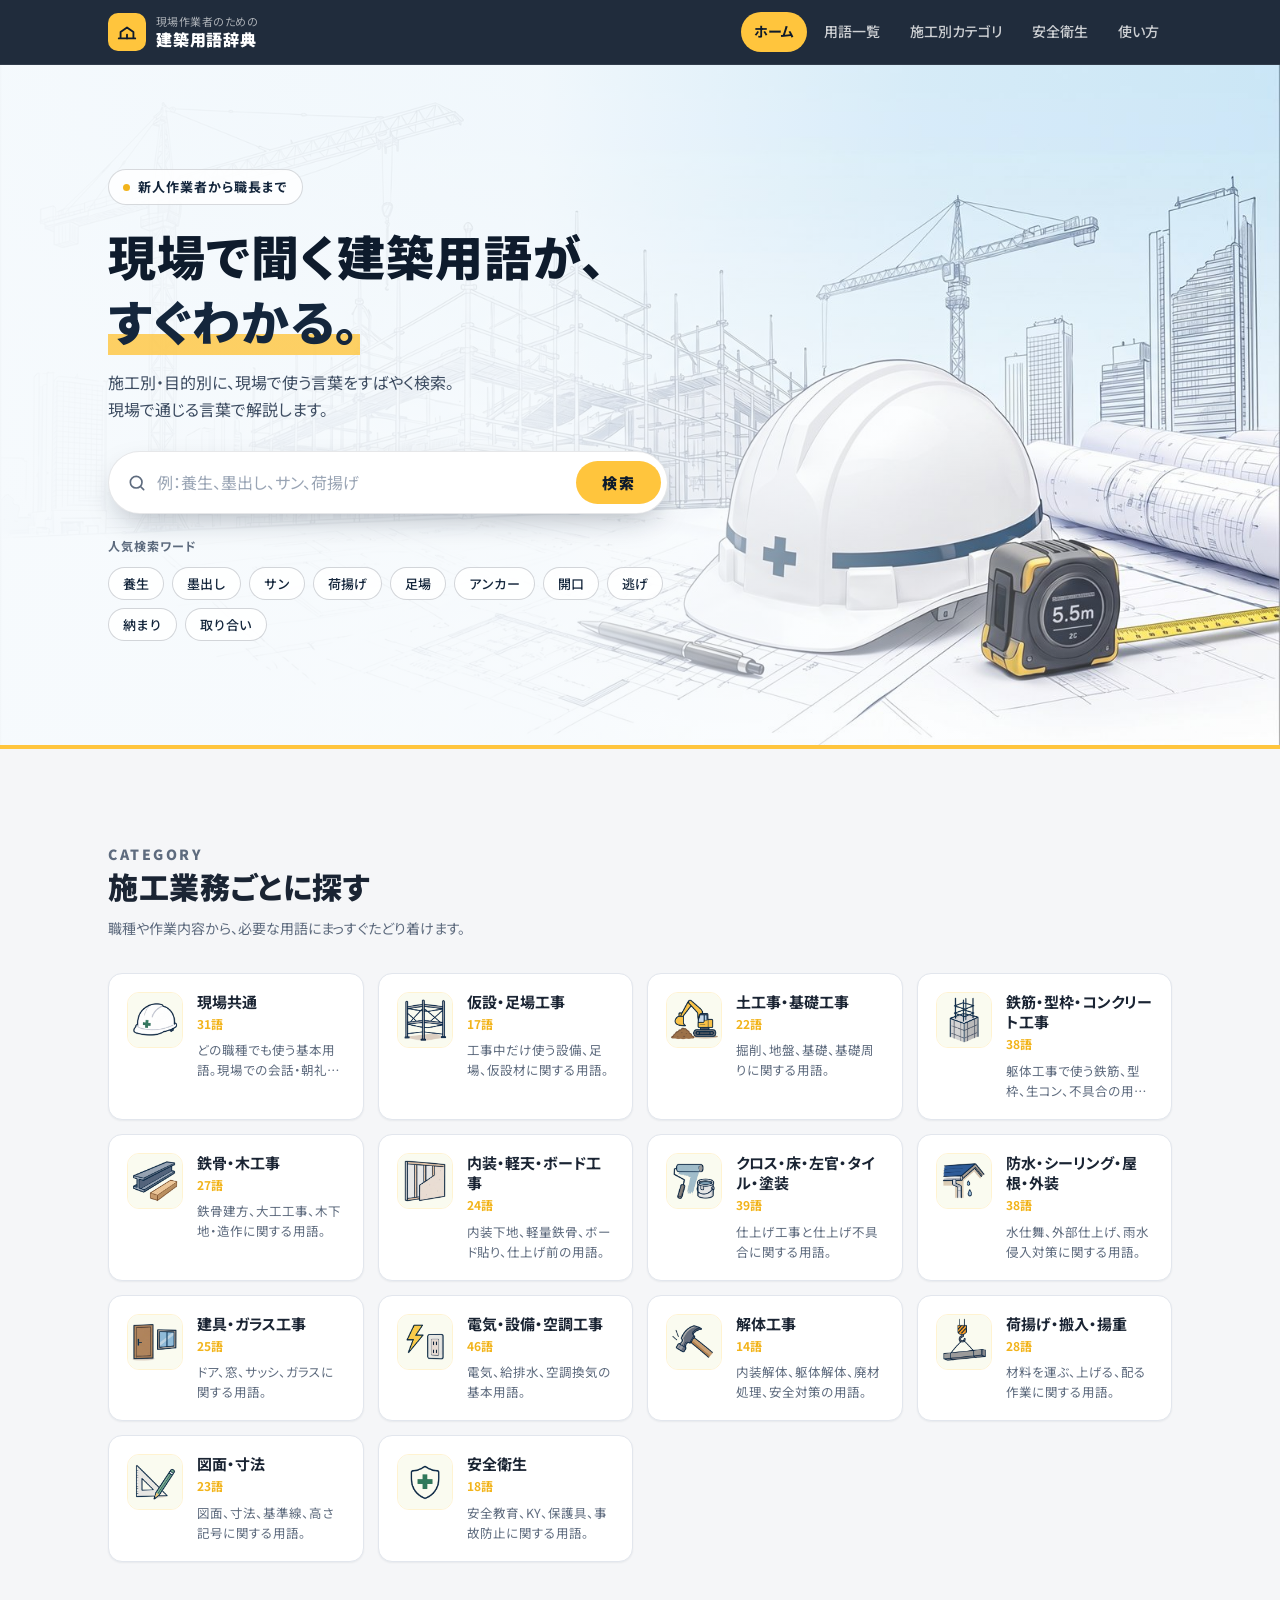
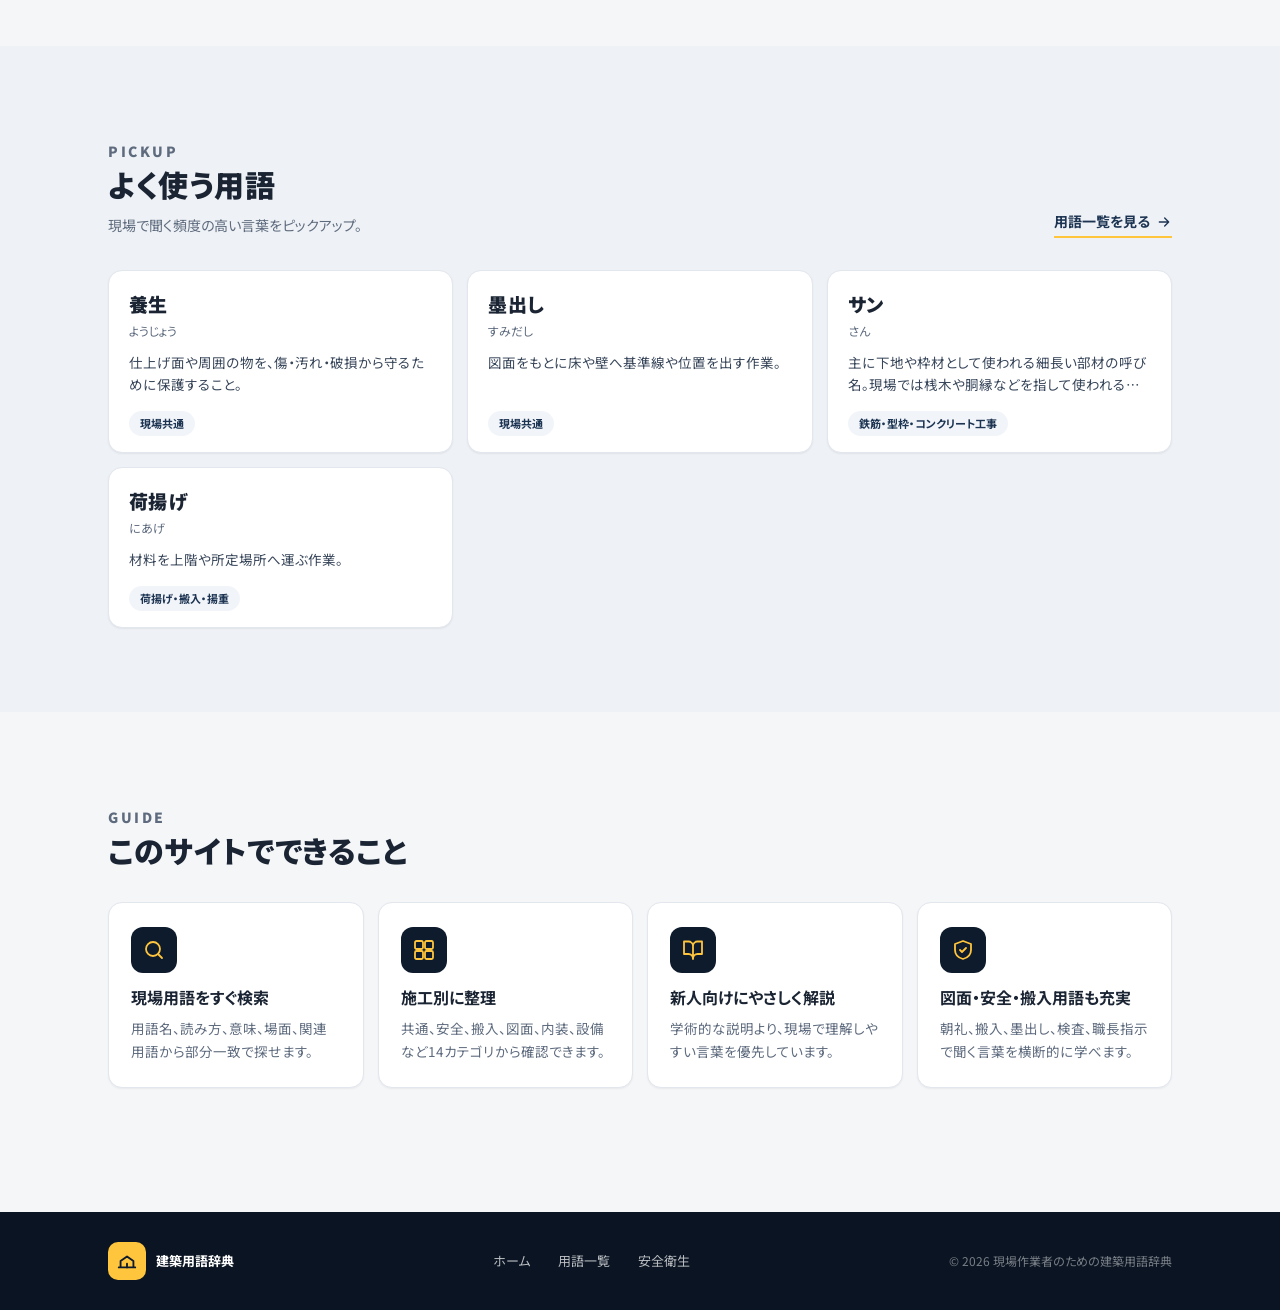
==== index.html @ 785d291b "カテゴリ「安全用語」→「安全衛生」に変更 / 14カテゴリのカードにイラストアイコンを適用(ナビ表記も更新)" ====
<!doctype html>
<html lang="ja">
<head>
  <meta charset="utf-8">
  <meta name="viewport" content="width=device-width, initial-scale=1">
  <title>現場作業者のための建築用語辞典</title>
  <meta name="description" content="現場で聞く建築用語を施工別・目的別にすばやく検索できる、現場作業者のための用語辞典です。">
  <meta name="theme-color" content="#0e1b2c">
  <link rel="preconnect" href="https://fonts.googleapis.com">
  <link rel="preconnect" href="https://fonts.gstatic.com" crossorigin>
  <link href="https://fonts.googleapis.com/css2?family=Noto+Sans+JP:wght@400;500;700;900&display=swap" rel="stylesheet">
  <link rel="icon" href="data:image/svg+xml,%3Csvg xmlns='http://www.w3.org/2000/svg' viewBox='0 0 32 32'%3E%3Crect width='32' height='32' rx='7' fill='%230e1b2c'/%3E%3Cpath d='M7 22h18M9 22v-7l7-5 7 5v7' stroke='%23ffc53d' stroke-width='2.4' fill='none' stroke-linecap='round' stroke-linejoin='round'/%3E%3C/svg%3E">
  <link rel="stylesheet" href="styles.css">
</head>
<body data-page="home">
  <a class="skip-link" href="#main">本文へスキップ</a>

  <header class="site-header">
    <div class="container header-inner">
      <a class="brand" href="index.html" aria-label="現場作業者のための建築用語辞典 ホーム">
        <span class="brand-mark" aria-hidden="true">
          <svg viewBox="0 0 24 24" fill="none" stroke="currentColor" stroke-width="2" stroke-linecap="round" stroke-linejoin="round"><path d="M3 19h18M5 19v-7l7-5 7 5v7"/><path d="M12 19v-4"/></svg>
        </span>
        <span class="brand-text"><small>現場作業者のための</small><strong>建築用語辞典</strong></span>
      </a>
      <button class="nav-toggle" type="button" aria-expanded="false" aria-controls="globalNav">
        <span class="nav-toggle-bar" aria-hidden="true"></span>
        <span class="visually-hidden">メニュー</span>
      </button>
      <nav id="globalNav" class="nav" aria-label="メインナビゲーション">
        <a href="index.html" aria-current="page">ホーム</a>
        <a href="search.html">用語一覧</a>
        <a href="index.html#categories">施工別カテゴリ</a>
        <a href="search.html?cat=safety">安全衛生</a>
        <a href="index.html#features">使い方</a>
      </nav>
    </div>
  </header>

  <main id="main">
    <section class="hero" aria-labelledby="hero-title">
      <div class="container hero-grid">
        <div class="hero-copy">
          <p class="hero-eyebrow"><span class="hero-eyebrow-dot" aria-hidden="true"></span>新人作業者から職長まで</p>
          <h1 id="hero-title">現場で聞く建築用語が、<br><em>すぐわかる。</em></h1>
          <p class="hero-lead">施工別・目的別に、現場で使う言葉をすばやく検索。<br>現場で通じる言葉で解説します。</p>

          <form id="searchForm" class="search-form" role="search">
            <label class="visually-hidden" for="searchInput">建築用語を検索</label>
            <div class="search-box">
              <svg class="search-icon" aria-hidden="true" viewBox="0 0 24 24" fill="none" stroke="currentColor" stroke-width="2" stroke-linecap="round"><circle cx="11" cy="11" r="7"/><path d="m20 20-3.5-3.5"/></svg>
              <input id="searchInput" type="search" placeholder="例：養生、墨出し、サン、荷揚げ" autocomplete="off" role="combobox" aria-expanded="false" aria-controls="searchSuggest" aria-autocomplete="list">
              <button type="submit">検索</button>
            </div>
            <ul id="searchSuggest" class="search-suggest" role="listbox" aria-label="検索候補" hidden></ul>
          </form>

          <div class="popular">
            <span class="popular-label" id="popular-title">人気検索ワード</span>
            <div id="popularKeywords" class="tag-list" role="list" aria-labelledby="popular-title"></div>
          </div>
        </div>

      </div>
    </section>

    <section id="categories" class="section" aria-labelledby="category-title">
      <div class="container">
        <div class="section-heading">
          <p class="section-kicker">Category</p>
          <h2 id="category-title">施工業務ごとに探す</h2>
          <p>職種や作業内容から、必要な用語にまっすぐたどり着けます。</p>
        </div>
        <div id="statusMessage" class="status-message" role="status" aria-live="polite" hidden></div>
        <div id="categoryGrid" class="category-grid"></div>
      </div>
    </section>

    <section class="section section-muted" aria-labelledby="pickup-title">
      <div class="container">
        <div class="section-heading section-heading-row">
          <div>
            <p class="section-kicker">Pickup</p>
            <h2 id="pickup-title">よく使う用語</h2>
            <p>現場で聞く頻度の高い言葉をピックアップ。</p>
          </div>
          <a class="text-link" href="search.html">用語一覧を見る<svg aria-hidden="true" viewBox="0 0 24 24" fill="none" stroke="currentColor" stroke-width="2" stroke-linecap="round" stroke-linejoin="round"><path d="M5 12h14m-6-6 6 6-6 6"/></svg></a>
          </div>
        <div id="pickupTerms" class="term-grid"></div>
      </div>
    </section>

    <section id="features" class="section" aria-labelledby="features-title">
      <div class="container">
        <div class="section-heading">
          <p class="section-kicker">Guide</p>
          <h2 id="features-title">このサイトでできること</h2>
        </div>
        <div class="feature-grid">
          <article class="feature-card">
            <span class="feature-icon" aria-hidden="true"><svg viewBox="0 0 24 24" fill="none" stroke="currentColor" stroke-width="1.8" stroke-linecap="round"><circle cx="11" cy="11" r="7"/><path d="m20 20-3.5-3.5"/></svg></span>
            <h3>現場用語をすぐ検索</h3>
            <p>用語名、読み方、意味、場面、関連用語から部分一致で探せます。</p>
          </article>
          <article class="feature-card">
            <span class="feature-icon" aria-hidden="true"><svg viewBox="0 0 24 24" fill="none" stroke="currentColor" stroke-width="1.8" stroke-linecap="round" stroke-linejoin="round"><rect x="3" y="3" width="8" height="8" rx="1.5"/><rect x="13" y="3" width="8" height="8" rx="1.5"/><rect x="3" y="13" width="8" height="8" rx="1.5"/><rect x="13" y="13" width="8" height="8" rx="1.5"/></svg></span>
            <h3>施工別に整理</h3>
            <p>共通、安全、搬入、図面、内装、設備など14カテゴリから確認できます。</p>
          </article>
          <article class="feature-card">
            <span class="feature-icon" aria-hidden="true"><svg viewBox="0 0 24 24" fill="none" stroke="currentColor" stroke-width="1.8" stroke-linecap="round" stroke-linejoin="round"><path d="M12 21V8M12 8c0-2.5 2-4.5 4.5-4.5H21V16h-4.5C14 16 12 18 12 21M12 8c0-2.5-2-4.5-4.5-4.5H3V16h4.5C10 16 12 18 12 21"/></svg></span>
            <h3>新人向けにやさしく解説</h3>
            <p>学術的な説明より、現場で理解しやすい言葉を優先しています。</p>
          </article>
          <article class="feature-card">
            <span class="feature-icon" aria-hidden="true"><svg viewBox="0 0 24 24" fill="none" stroke="currentColor" stroke-width="1.8" stroke-linecap="round" stroke-linejoin="round"><path d="M12 3 4 6v6c0 4.5 3.4 7.8 8 9 4.6-1.2 8-4.5 8-9V6z"/><path d="m9 12 2 2 4-4"/></svg></span>
            <h3>図面・安全・搬入用語も充実</h3>
            <p>朝礼、搬入、墨出し、検査、職長指示で聞く言葉を横断的に学べます。</p>
          </article>
        </div>
      </div>
    </section>
  </main>

  <footer class="footer">
    <div class="container footer-inner">
      <div class="footer-brand">
        <span class="brand-mark" aria-hidden="true">
          <svg viewBox="0 0 24 24" fill="none" stroke="currentColor" stroke-width="2" stroke-linecap="round" stroke-linejoin="round"><path d="M3 19h18M5 19v-7l7-5 7 5v7"/><path d="M12 19v-4"/></svg>
        </span>
        <strong>建築用語辞典</strong>
      </div>
      <nav class="footer-nav" aria-label="フッターナビゲーション">
        <a href="index.html">ホーム</a>
        <a href="search.html">用語一覧</a>
        <a href="search.html?cat=safety">安全衛生</a>
      </nav>
      <p class="footer-copy">© 2026 現場作業者のための建築用語辞典</p>
    </div>
  </footer>

  <script src="app.js"></script>
</body>
</html>
---- styles.css ----
/* =============================================
   現場作業者のための建築用語辞典 — v2
   ============================================= */

:root {
  --navy-950: #0a1422;
  --navy-900: #0e1b2c;
  --navy-800: #14263c;
  --navy-700: #1d3553;
  --navy-100: #e8edf4;
  --navy-50: #f1f4f9;
  --yellow-500: #f2b41c;
  --yellow-400: #ffc53d;
  --yellow-100: #fff3d1;
  --yellow-50: #fff9e8;
  --bg: #f5f6f8;
  --surface: #ffffff;
  --border: #e2e6ed;
  --ink: #1a2433;
  --muted: #5e6b7e;
  --danger: #b54708;
  --radius-s: 8px;
  --radius-m: 14px;
  --radius-l: 20px;
  --shadow-s: 0 1px 2px rgba(14, 27, 44, 0.06);
  --shadow-m: 0 6px 24px -8px rgba(14, 27, 44, 0.18);
  --font: "Noto Sans JP", system-ui, -apple-system, "Segoe UI", "Hiragino Kaku Gothic ProN", "Yu Gothic UI", sans-serif;
  --container: 1120px;
}

* { box-sizing: border-box; }

html { scroll-behavior: smooth; }

body {
  margin: 0;
  font-family: var(--font);
  color: var(--ink);
  background: var(--bg);
  line-height: 1.7;
  -webkit-font-smoothing: antialiased;
  font-feature-settings: "palt";
}

img, svg { display: block; }

h1, h2, h3 { line-height: 1.35; margin: 0; }

a { color: inherit; }

button { font-family: inherit; }

.container {
  max-width: var(--container);
  margin-inline: auto;
  padding-inline: clamp(16px, 4vw, 28px);
}

.container-narrow { max-width: 820px; }

.visually-hidden {
  position: absolute;
  width: 1px; height: 1px;
  margin: -1px; padding: 0;
  overflow: hidden;
  clip: rect(0 0 0 0);
  white-space: nowrap;
  border: 0;
}

.skip-link {
  position: absolute;
  left: 12px; top: -48px;
  z-index: 100;
  background: var(--yellow-400);
  color: var(--navy-900);
  font-weight: 700;
  padding: 10px 18px;
  border-radius: 0 0 var(--radius-s) var(--radius-s);
  text-decoration: none;
  transition: top 0.15s ease;
}
.skip-link:focus { top: 0; }

:focus-visible {
  outline: 3px solid var(--yellow-500);
  outline-offset: 2px;
  border-radius: 4px;
}

/* ---------- Header ---------- */

.site-header {
  position: sticky;
  top: 0;
  z-index: 50;
  background: rgba(14, 27, 44, 0.92);
  backdrop-filter: blur(10px);
  -webkit-backdrop-filter: blur(10px);
  color: #fff;
  border-bottom: 1px solid rgba(255, 255, 255, 0.08);
}

.header-inner {
  display: flex;
  align-items: center;
  justify-content: space-between;
  gap: 16px;
  min-height: 64px;
}

.brand {
  display: flex;
  align-items: center;
  gap: 10px;
  text-decoration: none;
  padding-block: 8px;
}

.brand-mark {
  display: grid;
  place-items: center;
  width: 38px; height: 38px;
  flex-shrink: 0;
  border-radius: 10px;
  background: var(--yellow-400);
  color: var(--navy-900);
}
.brand-mark svg { width: 22px; height: 22px; }

.brand-text { display: flex; flex-direction: column; line-height: 1.25; }
.brand-text small { font-size: 11px; color: rgba(255, 255, 255, 0.62); letter-spacing: 0.04em; }
.brand-text strong { font-size: 16px; font-weight: 900; letter-spacing: 0.05em; }

.nav { display: flex; align-items: center; gap: 4px; }

.nav a {
  text-decoration: none;
  font-size: 14px;
  font-weight: 500;
  color: rgba(255, 255, 255, 0.78);
  padding: 8px 13px;
  border-radius: 999px;
  transition: color 0.15s ease, background-color 0.15s ease;
}

.nav a:hover { color: #fff; background: rgba(255, 255, 255, 0.1); }

.nav a[aria-current="page"] {
  color: var(--navy-900);
  background: var(--yellow-400);
  font-weight: 700;
}

.nav-toggle {
  display: none;
  position: relative;
  width: 44px; height: 44px;
  border: 1px solid rgba(255, 255, 255, 0.25);
  border-radius: 10px;
  background: transparent;
  cursor: pointer;
}

.nav-toggle-bar,
.nav-toggle-bar::before,
.nav-toggle-bar::after {
  content: "";
  position: absolute;
  left: 50%;
  width: 18px; height: 2px;
  background: #fff;
  border-radius: 2px;
  transform: translateX(-50%);
  transition: transform 0.2s ease, opacity 0.2s ease;
}
.nav-toggle-bar { top: 50%; margin-top: -1px; }
.nav-toggle-bar::before { top: -6px; }
.nav-toggle-bar::after { top: 6px; }

.nav-toggle[aria-expanded="true"] .nav-toggle-bar { background: transparent; }
.nav-toggle[aria-expanded="true"] .nav-toggle-bar::before { transform: translateX(-50%) translateY(6px) rotate(45deg); }
.nav-toggle[aria-expanded="true"] .nav-toggle-bar::after { transform: translateX(-50%) translateY(-6px) rotate(-45deg); }

/* ---------- Hero ---------- */

.hero {
  position: relative;
  background:
    linear-gradient(90deg, rgba(246, 250, 253, 0.97) 0%, rgba(246, 250, 253, 0.88) 42%, rgba(246, 250, 253, 0.3) 72%, rgba(246, 250, 253, 0.05) 100%),
    url("image/hero-banner.jpg") right center / cover no-repeat,
    #e9f1f8;
  color: var(--ink);
  border-bottom: 4px solid var(--yellow-400);
  overflow: hidden;
}

.hero-grid {
  position: relative;
  display: grid;
  grid-template-columns: minmax(0, 1.2fr) minmax(0, 0.8fr);
  align-items: center;
  gap: clamp(28px, 5vw, 64px);
  padding-block: clamp(56px, 9vw, 104px);
}

.hero-eyebrow {
  display: inline-flex;
  align-items: center;
  gap: 8px;
  margin: 0 0 18px;
  font-size: 13px;
  font-weight: 700;
  letter-spacing: 0.08em;
  color: var(--navy-800);
  background: rgba(255, 255, 255, 0.82);
  border: 1px solid rgba(14, 27, 44, 0.16);
  padding: 6px 14px;
  border-radius: 999px;
}

.hero-eyebrow-dot {
  width: 7px; height: 7px;
  border-radius: 50%;
  background: var(--yellow-500);
}

.hero h1 {
  font-size: clamp(30px, 4.6vw, 48px);
  font-weight: 900;
  letter-spacing: 0.02em;
  margin-bottom: 16px;
  color: var(--navy-900);
}

.hero h1 em {
  font-style: normal;
  color: var(--navy-800);
  background: linear-gradient(transparent 70%, rgba(255, 197, 61, 0.8) 70%);
}

.hero-lead {
  margin: 0 0 28px;
  max-width: 30em;
  font-size: clamp(14px, 1.6vw, 16px);
  color: #3d4c61;
}

/* ---------- Search box ---------- */

.search-form { position: relative; max-width: 560px; }

.search-box {
  display: flex;
  align-items: center;
  gap: 8px;
  background: #fff;
  border: 1px solid rgba(14, 27, 44, 0.1);
  border-radius: 999px;
  padding: 6px 6px 6px 18px;
  box-shadow: 0 12px 32px -12px rgba(14, 27, 44, 0.38);
}

.search-icon { width: 20px; height: 20px; color: var(--muted); flex-shrink: 0; }

.search-box input {
  flex: 1 1 0;
  width: 100%;
  min-width: 0;
  -webkit-appearance: none;
  appearance: none;
  border: 0;
  background: transparent;
  font: inherit;
  font-size: 16px;
  color: var(--ink);
  padding-block: 11px;
}
.search-box input:focus { outline: none; }
.search-box input::placeholder { color: #9aa5b5; }
.search-box input::-webkit-search-cancel-button { -webkit-appearance: none; }

.search-box button {
  border: 0;
  cursor: pointer;
  background: var(--yellow-400);
  color: var(--navy-900);
  font-weight: 900;
  font-size: 15px;
  letter-spacing: 0.1em;
  padding: 11px 26px;
  border-radius: 999px;
  transition: background-color 0.15s ease, transform 0.15s ease;
}
.search-box button:hover { background: var(--yellow-500); }
.search-box button:active { transform: scale(0.97); }

.search-suggest {
  position: absolute;
  z-index: 30;
  inset-inline: 0;
  top: calc(100% + 8px);
  margin: 0;
  padding: 6px;
  list-style: none;
  background: #fff;
  border: 1px solid var(--border);
  border-radius: var(--radius-m);
  box-shadow: var(--shadow-m);
  max-height: 320px;
  overflow-y: auto;
}

.search-suggest li {
  display: flex;
  align-items: baseline;
  gap: 10px;
  padding: 9px 12px;
  border-radius: var(--radius-s);
  cursor: pointer;
  color: var(--ink);
}

.search-suggest li strong { font-weight: 700; }
.search-suggest li .suggest-reading { font-size: 12px; color: var(--muted); }
.search-suggest li .suggest-cat { margin-left: auto; font-size: 11px; color: var(--muted); flex-shrink: 0; }

.search-suggest li:hover,
.search-suggest li[aria-selected="true"] { background: var(--yellow-50); }

/* ---------- Popular tags ---------- */

.popular { margin-top: 22px; }

.popular-label {
  display: block;
  font-size: 12px;
  font-weight: 700;
  letter-spacing: 0.08em;
  color: #5d6b7e;
  margin-bottom: 10px;
}

.tag-list { display: flex; flex-wrap: wrap; gap: 8px; }

.tag {
  border: 1px solid rgba(14, 27, 44, 0.18);
  background: rgba(255, 255, 255, 0.85);
  color: var(--navy-800);
  font-size: 13px;
  font-weight: 500;
  padding: 6px 14px;
  border-radius: 999px;
  cursor: pointer;
  transition: background-color 0.15s ease, color 0.15s ease, border-color 0.15s ease;
}

.tag:hover {
  background: var(--yellow-400);
  border-color: var(--yellow-400);
  color: var(--navy-900);
  font-weight: 700;
}

/* ---------- Sections ---------- */

.section { padding-block: clamp(48px, 7vw, 84px); }

.section-muted { background: #eef1f5; }

.section-heading { max-width: 620px; margin-bottom: 32px; }

.section-heading-row {
  max-width: none;
  display: flex;
  align-items: flex-end;
  justify-content: space-between;
  gap: 20px;
  flex-wrap: wrap;
}

.section-kicker {
  margin: 0 0 6px;
  font-size: 12px;
  font-weight: 900;
  letter-spacing: 0.18em;
  text-transform: uppercase;
  color: var(--yellow-500);
}

.section-heading h2 {
  font-size: clamp(22px, 3vw, 30px);
  font-weight: 900;
  letter-spacing: 0.02em;
}

.section-heading p { margin: 10px 0 0; color: var(--muted); font-size: 14px; }

.text-link {
  display: inline-flex;
  align-items: center;
  gap: 6px;
  font-size: 14px;
  font-weight: 700;
  color: var(--navy-700);
  text-decoration: none;
  border-bottom: 2px solid var(--yellow-400);
  padding-bottom: 2px;
  transition: color 0.15s ease;
}
.text-link:hover { color: var(--navy-900); }
.text-link svg { width: 16px; height: 16px; }

/* ---------- Category cards ---------- */

.category-grid {
  display: grid;
  grid-template-columns: repeat(auto-fill, minmax(236px, 1fr));
  gap: 14px;
}

.category-card {
  display: flex;
  align-items: flex-start;
  gap: 14px;
  text-align: left;
  background: var(--surface);
  border: 1px solid var(--border);
  border-radius: var(--radius-m);
  padding: 18px;
  cursor: pointer;
  text-decoration: none;
  box-shadow: var(--shadow-s);
  transition: transform 0.18s ease, box-shadow 0.18s ease, border-color 0.18s ease;
}

.category-card:hover {
  transform: translateY(-3px);
  box-shadow: var(--shadow-m);
  border-color: var(--navy-700);
}

.category-icon {
  display: grid;
  place-items: center;
  width: 56px; height: 56px;
  flex-shrink: 0;
  border-radius: 12px;
  background: var(--yellow-50);
  border: 1px solid var(--yellow-100);
  color: var(--navy-800);
  overflow: hidden;
}
.category-icon svg { width: 24px; height: 24px; }

.category-icon .category-img {
  width: 100%;
  height: 100%;
  object-fit: cover;
}

.category-card h3 { font-size: 15px; font-weight: 700; }

.category-card .category-count {
  display: block;
  font-size: 12px;
  font-weight: 700;
  color: var(--yellow-500);
  margin-top: 2px;
}

.category-card p {
  margin: 6px 0 0;
  font-size: 12.5px;
  line-height: 1.6;
  color: var(--muted);
  display: -webkit-box;
  -webkit-line-clamp: 2;
  -webkit-box-orient: vertical;
  overflow: hidden;
}

/* ---------- Term cards ---------- */

.term-grid {
  display: grid;
  grid-template-columns: repeat(auto-fill, minmax(280px, 1fr));
  gap: 14px;
}

.term-card {
  position: relative;
  display: flex;
  flex-direction: column;
  align-items: flex-start;
  gap: 4px;
  text-align: left;
  background: var(--surface);
  border: 1px solid var(--border);
  border-radius: var(--radius-m);
  padding: 20px 20px 16px;
  cursor: pointer;
  text-decoration: none;
  color: var(--ink);
  box-shadow: var(--shadow-s);
  overflow: hidden;
  transition: transform 0.18s ease, box-shadow 0.18s ease, border-color 0.18s ease;
}

.term-card::before {
  content: "";
  position: absolute;
  inset-block: 0;
  left: 0;
  width: 4px;
  background: var(--yellow-400);
  transform: scaleY(0);
  transform-origin: top;
  transition: transform 0.2s ease;
}

.term-card:hover {
  transform: translateY(-3px);
  box-shadow: var(--shadow-m);
  border-color: var(--navy-700);
}

.term-card:hover::before { transform: scaleY(1); }

.term-card h3 {
  font-size: 19px;
  font-weight: 900;
  letter-spacing: 0.02em;
}

.term-card .reading { margin: 0; font-size: 12px; color: var(--muted); }

.term-card .meaning {
  margin: 6px 0 12px;
  font-size: 13.5px;
  line-height: 1.65;
  color: #38465a;
  display: -webkit-box;
  -webkit-line-clamp: 2;
  -webkit-box-orient: vertical;
  overflow: hidden;
}

.badge {
  margin-top: auto;
  font-size: 11px;
  font-weight: 700;
  color: var(--navy-700);
  background: var(--navy-50);
  border-radius: 999px;
  padding: 3px 11px;
}

mark {
  background: var(--yellow-100);
  color: inherit;
  border-radius: 3px;
  padding-inline: 1px;
}

/* ---------- Feature cards ---------- */

.feature-grid {
  display: grid;
  grid-template-columns: repeat(auto-fit, minmax(230px, 1fr));
  gap: 14px;
}

.feature-card {
  background: var(--surface);
  border: 1px solid var(--border);
  border-radius: var(--radius-m);
  padding: 24px 22px;
  box-shadow: var(--shadow-s);
}

.feature-icon {
  display: grid;
  place-items: center;
  width: 46px; height: 46px;
  border-radius: 12px;
  background: var(--navy-900);
  color: var(--yellow-400);
  margin-bottom: 14px;
}
.feature-icon svg { width: 24px; height: 24px; }

.feature-card h3 { font-size: 16px; font-weight: 700; margin-bottom: 8px; }
.feature-card p { margin: 0; font-size: 13.5px; color: var(--muted); }

/* ---------- Page hero (search) ---------- */

.page-hero {
  background:
    radial-gradient(700px 300px at 85% -30%, rgba(255, 197, 61, 0.14), transparent 60%),
    linear-gradient(160deg, var(--navy-900), var(--navy-950));
  color: #fff;
  padding-block: clamp(32px, 5vw, 56px);
}

.page-hero h1 { font-size: clamp(24px, 3.4vw, 34px); font-weight: 900; }

.page-lead { margin: 8px 0 22px; font-size: 14px; color: rgba(255, 255, 255, 0.72); }

.breadcrumb {
  display: flex;
  align-items: center;
  flex-wrap: wrap;
  gap: 8px;
  font-size: 12.5px;
  margin-bottom: 14px;
  color: var(--muted);
}

.page-hero .breadcrumb { color: rgba(255, 255, 255, 0.55); }

.breadcrumb a { text-decoration: none; }
.breadcrumb a:hover { text-decoration: underline; }
.breadcrumb [aria-current="page"] { font-weight: 700; }
.page-hero .breadcrumb [aria-current="page"] { color: #fff; }

/* ---------- Filter bar ---------- */

.section-list { padding-top: 28px; }

.filter-area { margin-bottom: 26px; display: grid; gap: 8px; }

.filter-bar { display: flex; align-items: center; gap: 12px; }

.filter-label {
  flex-shrink: 0;
  width: 4.5em;
  white-space: nowrap;
  font-size: 11px;
  font-weight: 900;
  letter-spacing: 0.08em;
  color: var(--muted);
}

.kana-chip {
  min-width: 42px;
  padding-inline: 0;
  text-align: center;
  font-weight: 700;
}

.kana-chip-all { min-width: 0; padding-inline: 16px; }

.filter-scroll .kana-chip[aria-pressed="true"]::before { content: ""; }

.kana-chip:disabled {
  opacity: 0.35;
  cursor: default;
}

.filter-scroll {
  display: flex;
  gap: 8px;
  overflow-x: auto;
  padding-block: 4px;
  scrollbar-width: thin;
}

.filter-chip {
  flex-shrink: 0;
  border: 1px solid var(--border);
  background: var(--surface);
  color: var(--ink);
  font-size: 13px;
  font-weight: 500;
  padding: 7px 16px;
  border-radius: 999px;
  cursor: pointer;
  transition: background-color 0.15s ease, color 0.15s ease, border-color 0.15s ease;
}

.filter-chip:hover { border-color: var(--navy-700); }

.filter-chip[aria-pressed="true"] {
  background: var(--navy-900);
  border-color: var(--navy-900);
  color: #fff;
  font-weight: 700;
}

.filter-chip[aria-pressed="true"]::before {
  content: "✓ ";
  color: var(--yellow-400);
}

.results-heading {
  display: flex;
  align-items: baseline;
  gap: 14px;
  flex-wrap: wrap;
  margin-bottom: 18px;
}

.results-heading h2 { font-size: 20px; font-weight: 900; }
.results-heading p { margin: 0; font-size: 13px; color: var(--muted); }

.status-message {
  background: var(--surface);
  border: 1px dashed var(--border);
  border-radius: var(--radius-m);
  color: var(--muted);
  text-align: center;
  font-size: 14px;
  padding: 36px 20px;
  margin-bottom: 18px;
}

/* ---------- Term detail ---------- */

.section-detail { padding-top: 28px; }

.detail-card:focus,
.detail-card:focus-visible { outline: none; }

.detail-card {
  background: var(--surface);
  border: 1px solid var(--border);
  border-radius: var(--radius-l);
  box-shadow: var(--shadow-s);
  overflow: hidden;
}

.detail-header {
  background: linear-gradient(160deg, var(--navy-900), var(--navy-800));
  color: #fff;
  padding: clamp(24px, 4vw, 36px);
  border-bottom: 4px solid var(--yellow-400);
}

.detail-header .badge { background: rgba(255, 255, 255, 0.12); color: var(--yellow-400); margin: 0 0 12px; display: inline-block; }

.detail-header h1 {
  font-size: clamp(28px, 4.4vw, 40px);
  font-weight: 900;
  letter-spacing: 0.03em;
}

.detail-header .reading { margin: 6px 0 0; font-size: 14px; color: rgba(255, 255, 255, 0.66); }

.detail-body { padding: clamp(20px, 4vw, 32px); display: grid; gap: 20px; }

.detail-section h2 {
  display: flex;
  align-items: center;
  gap: 8px;
  font-size: 14px;
  font-weight: 900;
  letter-spacing: 0.06em;
  color: var(--navy-700);
  margin-bottom: 8px;
}

.detail-section h2 svg { width: 18px; height: 18px; color: var(--yellow-500); flex-shrink: 0; }

.detail-section p { margin: 0; font-size: 15px; }

.detail-meaning p { font-size: 16.5px; font-weight: 500; line-height: 1.8; }

.detail-caution {
  background: var(--yellow-50);
  border: 1px solid var(--yellow-100);
  border-left: 4px solid var(--yellow-400);
  border-radius: var(--radius-s);
  padding: 14px 16px;
}

.detail-caution h2 { color: var(--danger); }
.detail-caution h2 svg { color: var(--danger); }

.related-list { display: flex; flex-wrap: wrap; gap: 8px; }

.related-chip {
  display: inline-flex;
  align-items: center;
  gap: 6px;
  border: 1px solid var(--border);
  background: var(--bg);
  color: var(--navy-800);
  font-size: 13px;
  font-weight: 500;
  text-decoration: none;
  padding: 6px 14px;
  border-radius: 999px;
  cursor: pointer;
  transition: background-color 0.15s ease, border-color 0.15s ease;
}

.related-chip:hover { background: var(--yellow-50); border-color: var(--yellow-400); }

.related-chip svg { width: 13px; height: 13px; color: var(--yellow-500); }

.detail-actions { margin-top: 22px; }

/* ---------- Footer ---------- */

.footer {
  background: var(--navy-950);
  color: rgba(255, 255, 255, 0.72);
  margin-top: 40px;
}

.footer-inner {
  display: flex;
  align-items: center;
  justify-content: space-between;
  gap: 18px;
  flex-wrap: wrap;
  padding-block: 30px;
  font-size: 13px;
}

.footer-brand { display: flex; align-items: center; gap: 10px; color: #fff; }

.footer-nav { display: flex; gap: 4px; }
.footer-nav a {
  text-decoration: none;
  padding: 6px 12px;
  border-radius: 999px;
  transition: background-color 0.15s ease, color 0.15s ease;
}
.footer-nav a:hover { background: rgba(255, 255, 255, 0.08); color: #fff; }

.footer-copy { margin: 0; font-size: 12px; color: rgba(255, 255, 255, 0.45); }

/* ---------- Responsive ---------- */

@media (max-width: 960px) {
  .hero-grid { grid-template-columns: 1fr; }

  .hero {
    background:
      linear-gradient(rgba(246, 250, 253, 0.93), rgba(246, 250, 253, 0.88)),
      url("image/hero-banner.jpg") 72% center / cover no-repeat,
      #e9f1f8;
  }
}

@media (max-width: 760px) {
  .nav-toggle { display: block; }

  .nav {
    display: none;
    position: absolute;
    top: 100%;
    inset-inline: 0;
    flex-direction: column;
    align-items: stretch;
    gap: 2px;
    background: var(--navy-900);
    border-bottom: 1px solid rgba(255, 255, 255, 0.1);
    padding: 10px clamp(16px, 4vw, 28px) 16px;
    box-shadow: 0 16px 32px -12px rgba(0, 0, 0, 0.4);
  }

  .nav.is-open { display: flex; }

  .nav a { border-radius: var(--radius-s); padding: 12px 14px; font-size: 15px; }

  .search-box { padding-left: 14px; }
  .search-box button { padding-inline: 18px; letter-spacing: 0.04em; }

  .footer-inner { flex-direction: column; align-items: flex-start; gap: 12px; }
}

@media (prefers-reduced-motion: reduce) {
  html { scroll-behavior: auto; }
  *, *::before, *::after { transition: none !important; }
}
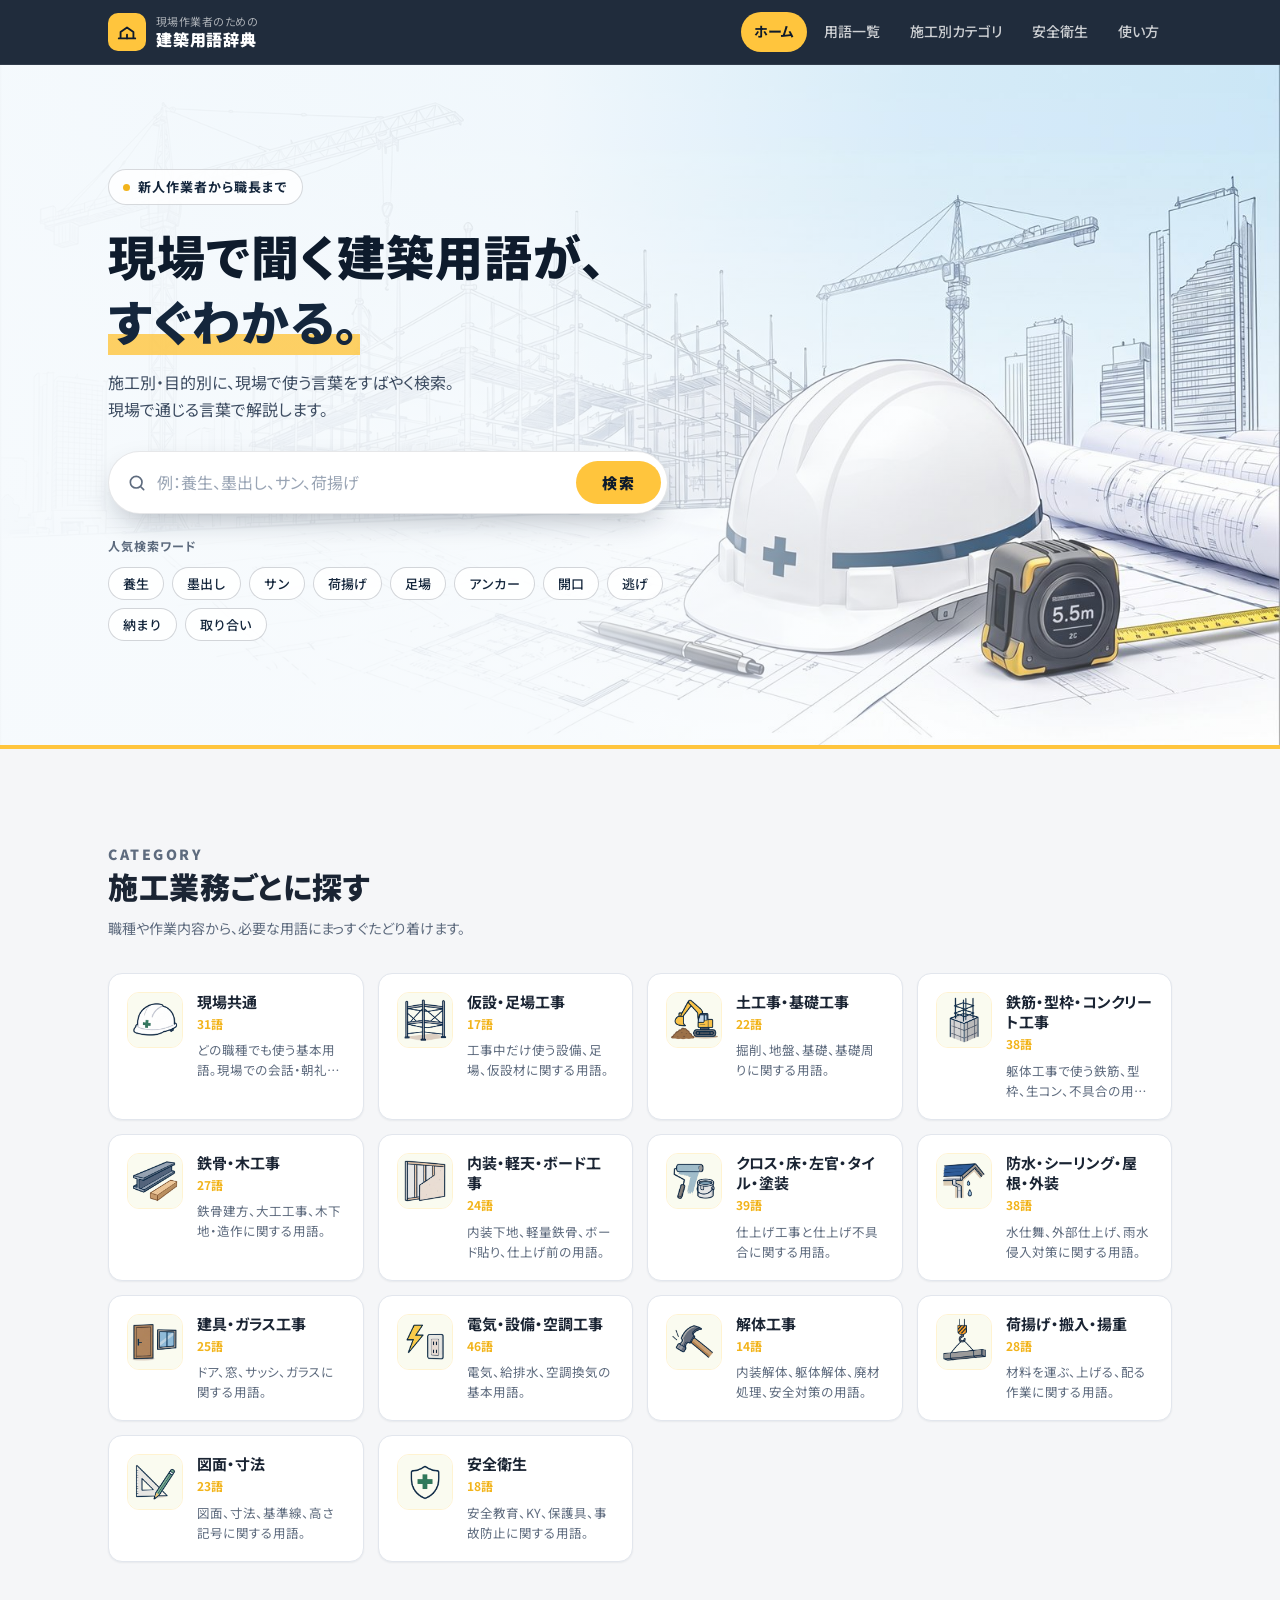
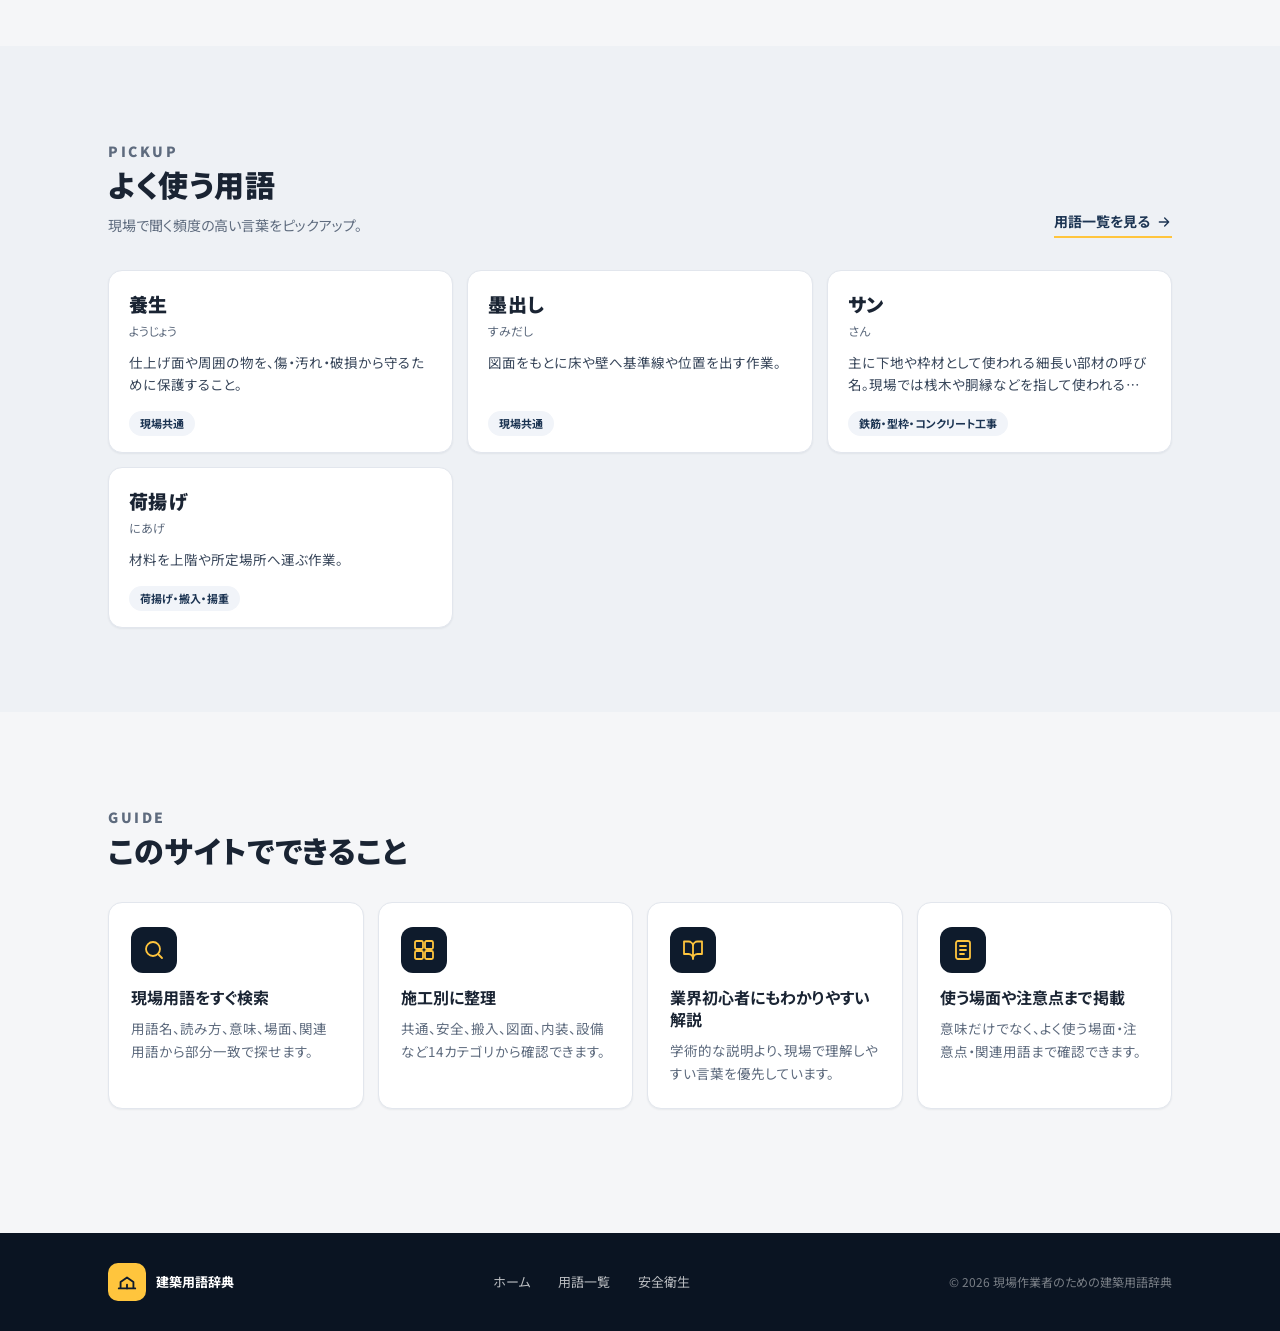
==== commit c7ba9fd0: "使い方セクションを修正: 見出しを「業界初心者にもわかりやすい解説」に変更 / 重複していた4枚目を「使う場面や注意点まで掲載」に差し替え" ====
--- a/index.html
+++ b/index.html
@@ -109,13 +109,13 @@
           </article>
           <article class="feature-card">
             <span class="feature-icon" aria-hidden="true"><svg viewBox="0 0 24 24" fill="none" stroke="currentColor" stroke-width="1.8" stroke-linecap="round" stroke-linejoin="round"><path d="M12 21V8M12 8c0-2.5 2-4.5 4.5-4.5H21V16h-4.5C14 16 12 18 12 21M12 8c0-2.5-2-4.5-4.5-4.5H3V16h4.5C10 16 12 18 12 21"/></svg></span>
-            <h3>新人向けにやさしく解説</h3>
+            <h3>業界初心者にもわかりやすい解説</h3>
             <p>学術的な説明より、現場で理解しやすい言葉を優先しています。</p>
           </article>
           <article class="feature-card">
-            <span class="feature-icon" aria-hidden="true"><svg viewBox="0 0 24 24" fill="none" stroke="currentColor" stroke-width="1.8" stroke-linecap="round" stroke-linejoin="round"><path d="M12 3 4 6v6c0 4.5 3.4 7.8 8 9 4.6-1.2 8-4.5 8-9V6z"/><path d="m9 12 2 2 4-4"/></svg></span>
-            <h3>図面・安全・搬入用語も充実</h3>
-            <p>朝礼、搬入、墨出し、検査、職長指示で聞く言葉を横断的に学べます。</p>
+            <span class="feature-icon" aria-hidden="true"><svg viewBox="0 0 24 24" fill="none" stroke="currentColor" stroke-width="1.8" stroke-linecap="round" stroke-linejoin="round"><rect x="5" y="3" width="14" height="18" rx="2"/><path d="M9 8h6M9 12h6M9 16h4"/></svg></span>
+            <h3>使う場面や注意点まで掲載</h3>
+            <p>意味だけでなく、よく使う場面・注意点・関連用語まで確認できます。</p>
           </article>
         </div>
       </div>
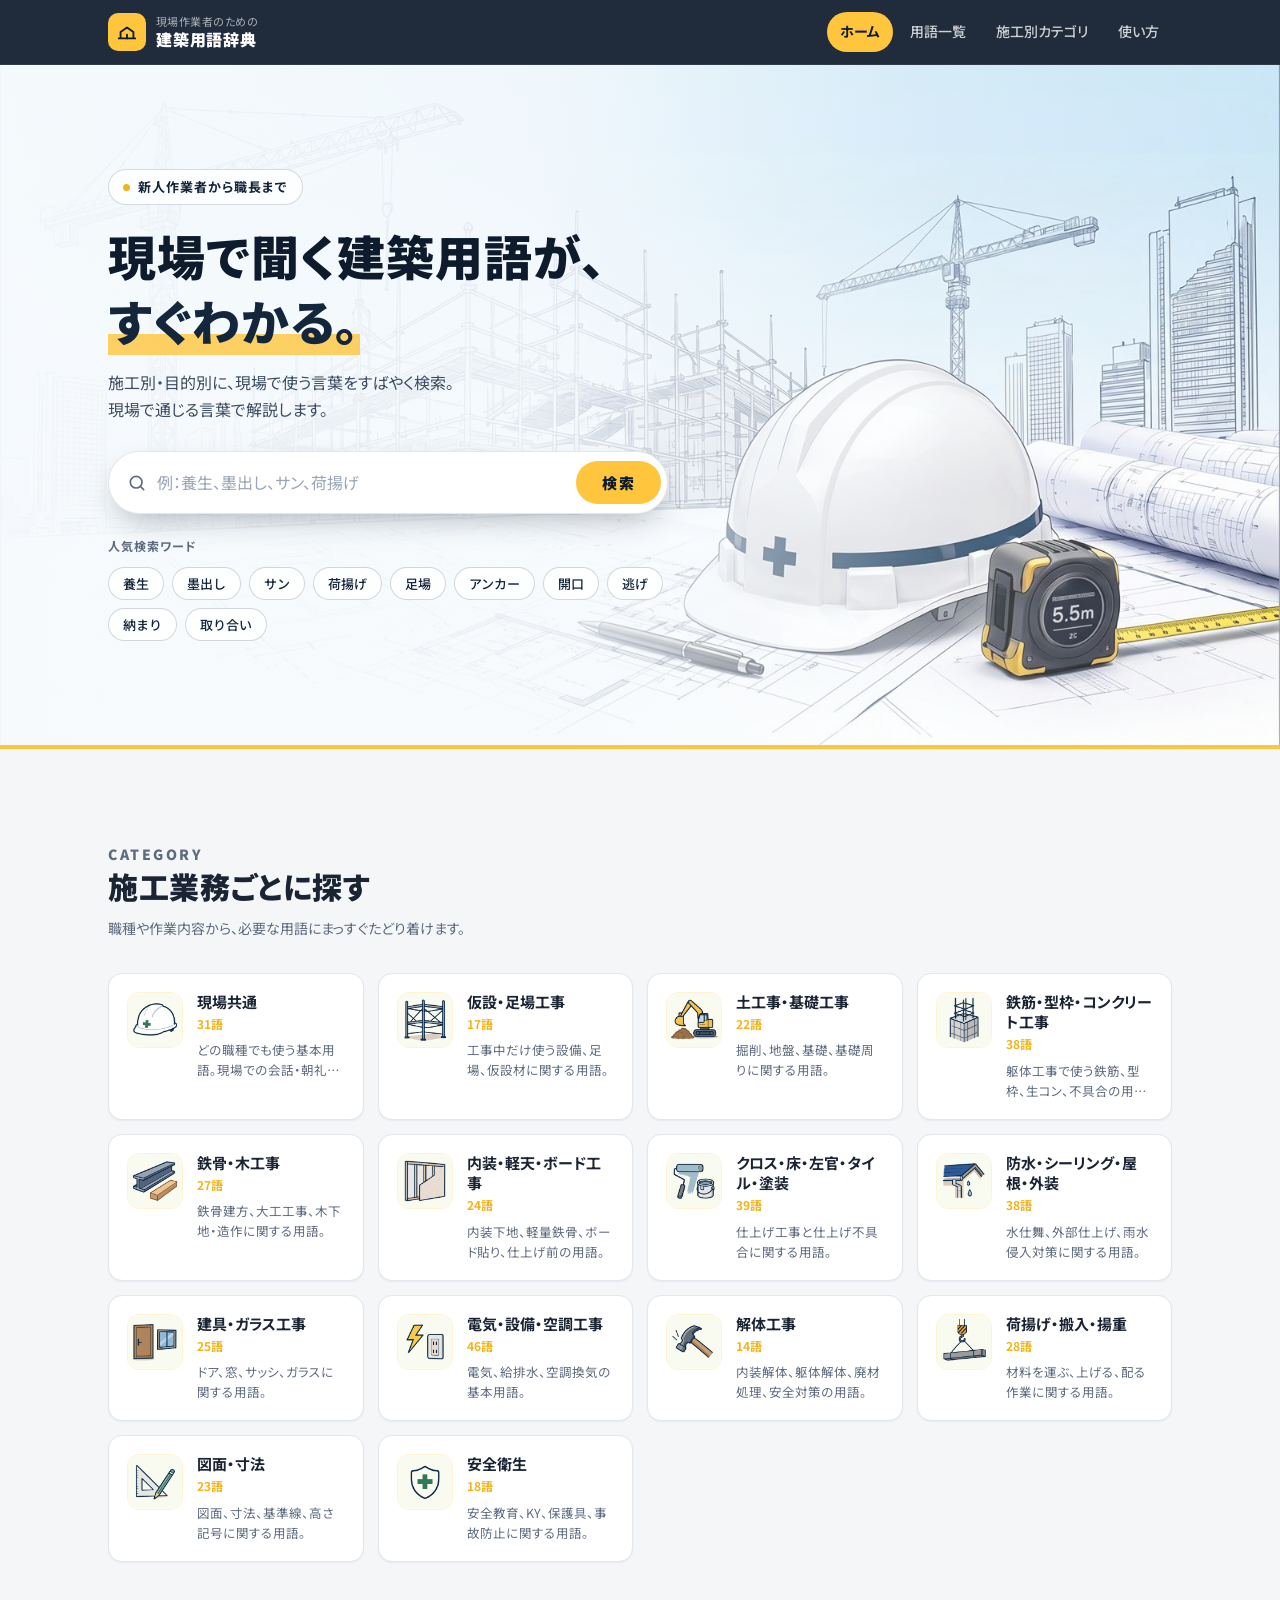
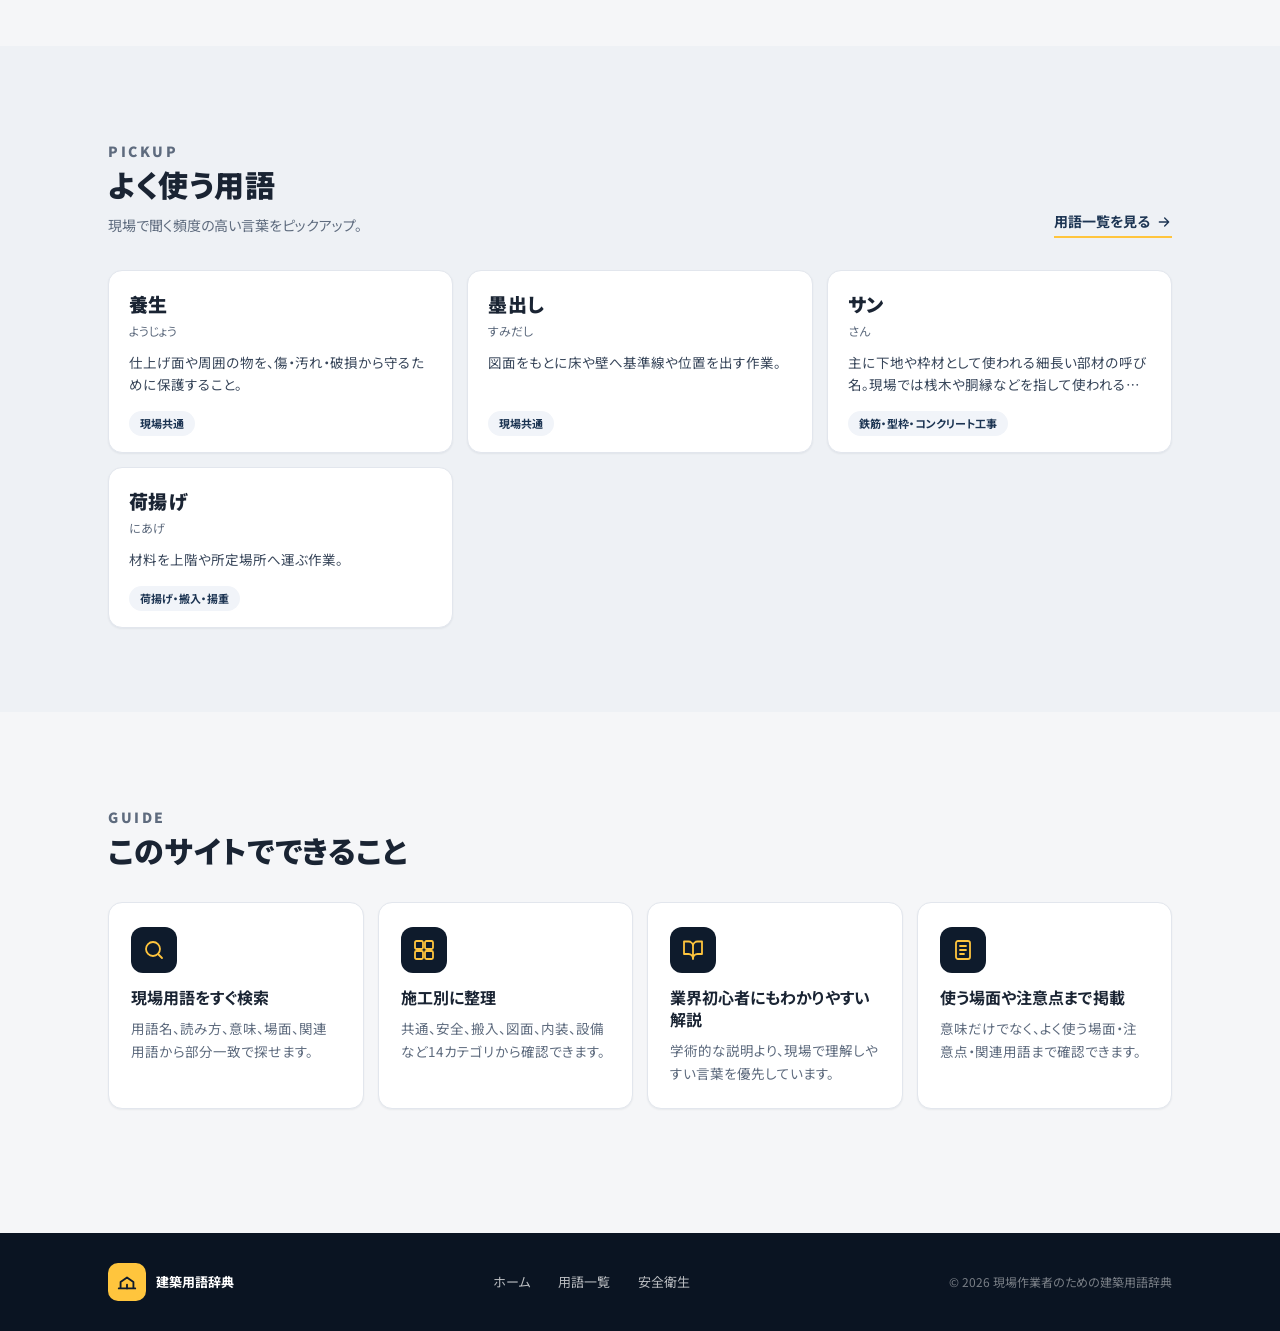
==== commit 074ef4ea: "サイトアイコン(ファビコン/apple-touch-icon)を新素材に差し替え / ヘッダーナビから「安全衛生」を削除(フッターは保持)" ====
--- a/index.html
+++ b/index.html
@@ -9,7 +9,9 @@
   <link rel="preconnect" href="https://fonts.googleapis.com">
   <link rel="preconnect" href="https://fonts.gstatic.com" crossorigin>
   <link href="https://fonts.googleapis.com/css2?family=Noto+Sans+JP:wght@400;500;700;900&display=swap" rel="stylesheet">
-  <link rel="icon" href="data:image/svg+xml,%3Csvg xmlns='http://www.w3.org/2000/svg' viewBox='0 0 32 32'%3E%3Crect width='32' height='32' rx='7' fill='%230e1b2c'/%3E%3Cpath d='M7 22h18M9 22v-7l7-5 7 5v7' stroke='%23ffc53d' stroke-width='2.4' fill='none' stroke-linecap='round' stroke-linejoin='round'/%3E%3C/svg%3E">
+  <link rel="icon" type="image/png" sizes="32x32" href="image/icon-32.png">
+  <link rel="icon" type="image/png" sizes="192x192" href="image/icon-192.png">
+  <link rel="apple-touch-icon" sizes="180x180" href="image/icon-180.png">
   <link rel="stylesheet" href="styles.css">
 </head>
 <body data-page="home">
@@ -31,7 +33,6 @@
         <a href="index.html" aria-current="page">ホーム</a>
         <a href="search.html">用語一覧</a>
         <a href="index.html#categories">施工別カテゴリ</a>
-        <a href="search.html?cat=safety">安全衛生</a>
         <a href="index.html#features">使い方</a>
       </nav>
     </div>
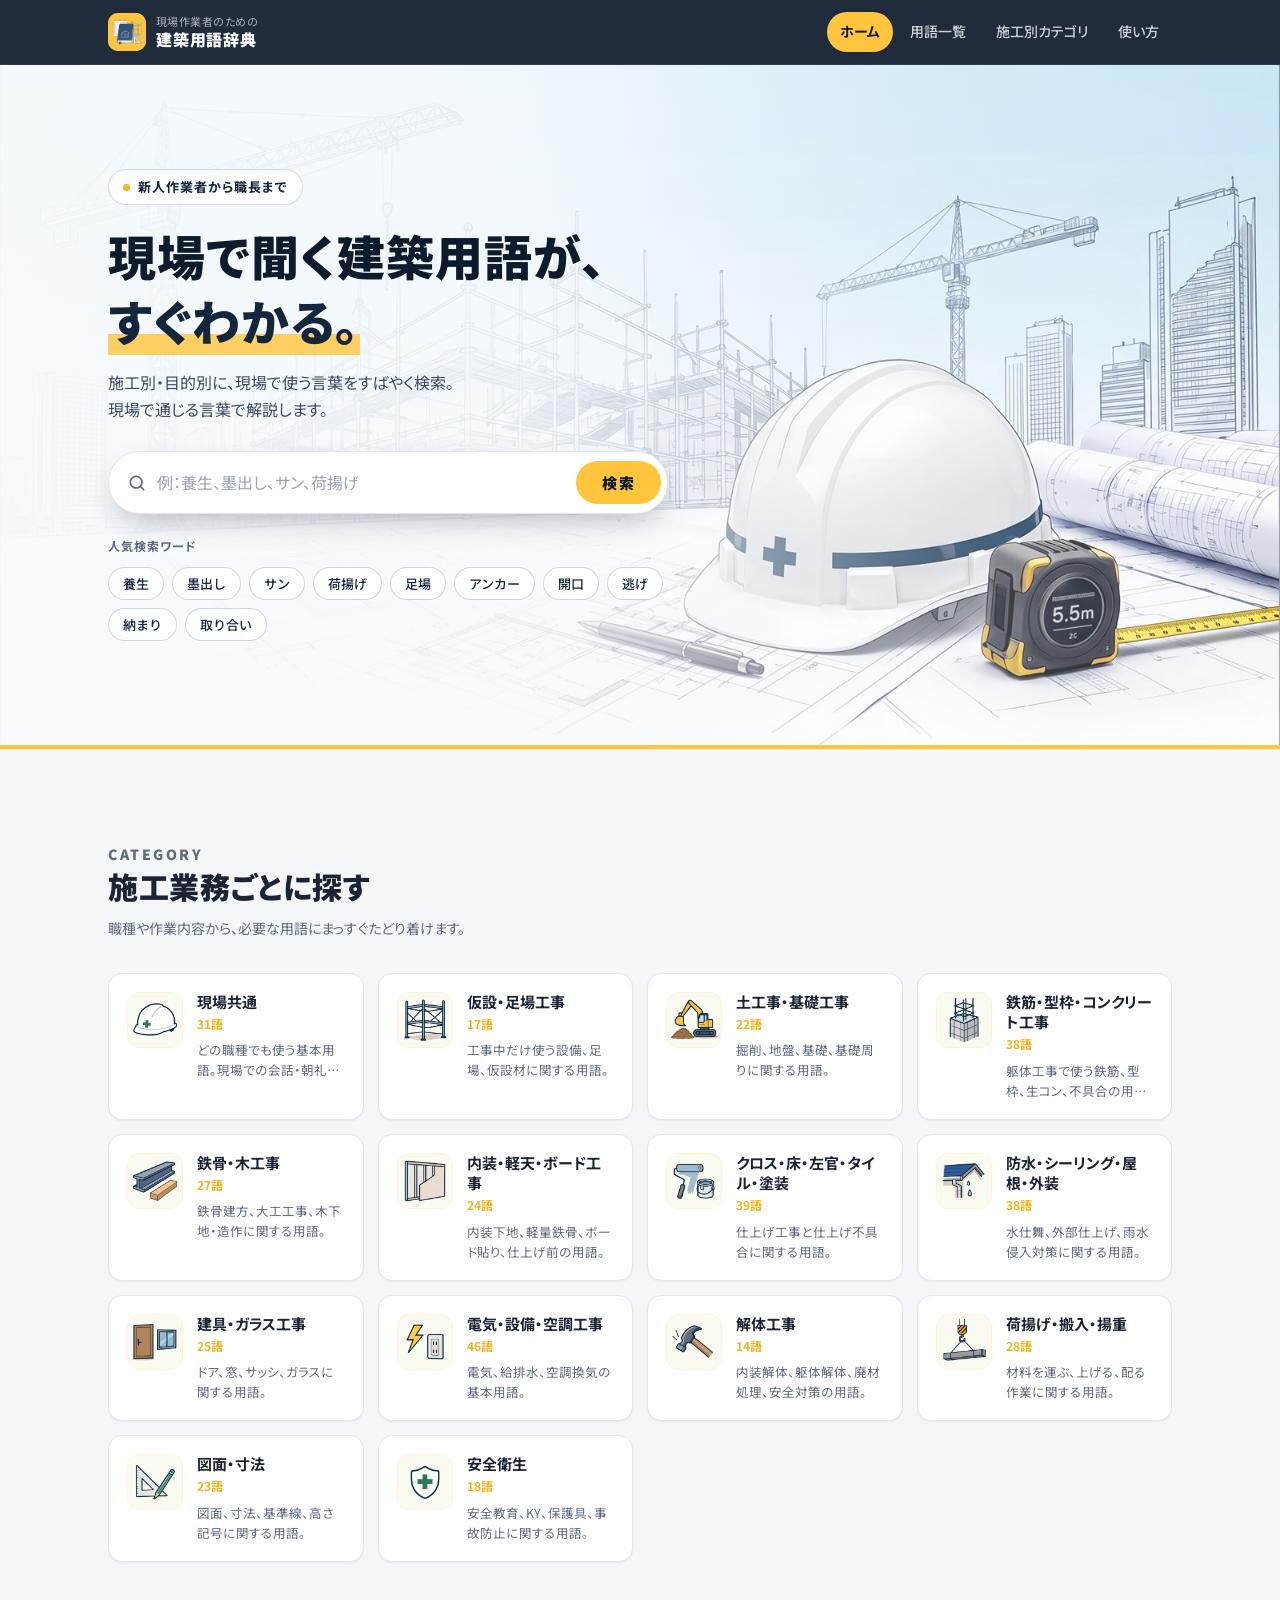
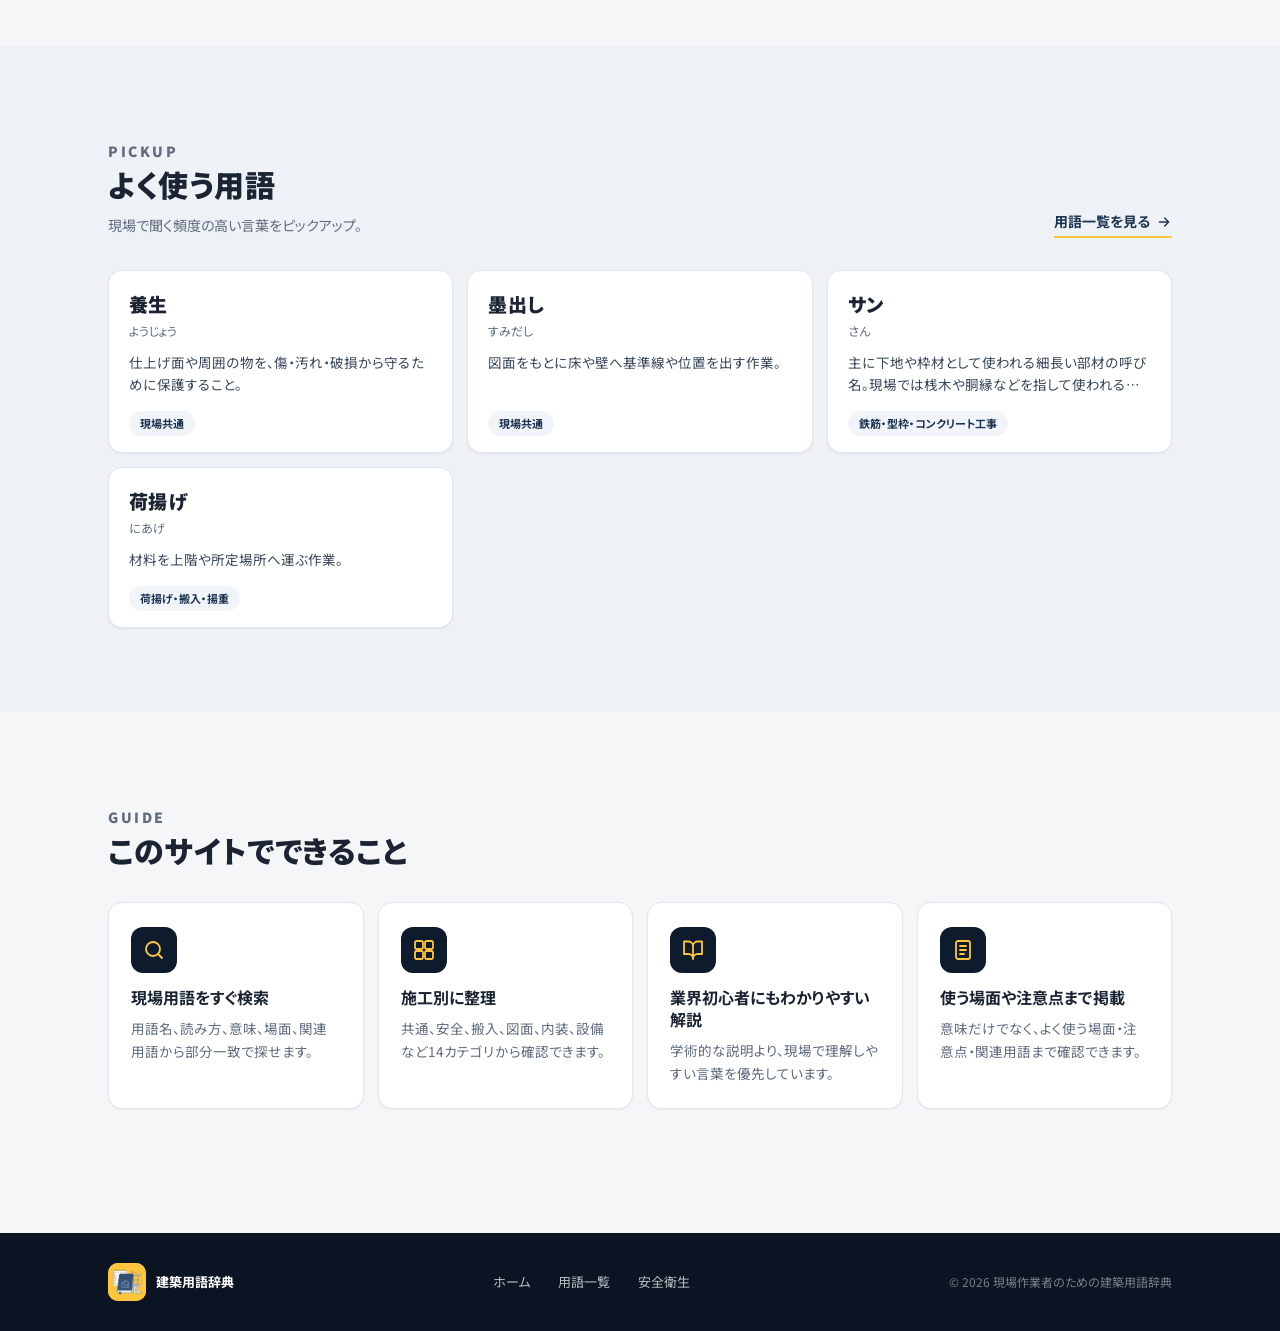
==== commit f994397a: "ヘッダー・フッターのロゴマークを新アイコン(icon-192)に差し替え" ====
--- a/index.html
+++ b/index.html
@@ -21,7 +21,7 @@
     <div class="container header-inner">
       <a class="brand" href="index.html" aria-label="現場作業者のための建築用語辞典 ホーム">
         <span class="brand-mark" aria-hidden="true">
-          <svg viewBox="0 0 24 24" fill="none" stroke="currentColor" stroke-width="2" stroke-linecap="round" stroke-linejoin="round"><path d="M3 19h18M5 19v-7l7-5 7 5v7"/><path d="M12 19v-4"/></svg>
+          <img class="brand-img" src="image/icon-192.png" alt="">
         </span>
         <span class="brand-text"><small>現場作業者のための</small><strong>建築用語辞典</strong></span>
       </a>
@@ -127,7 +127,7 @@
     <div class="container footer-inner">
       <div class="footer-brand">
         <span class="brand-mark" aria-hidden="true">
-          <svg viewBox="0 0 24 24" fill="none" stroke="currentColor" stroke-width="2" stroke-linecap="round" stroke-linejoin="round"><path d="M3 19h18M5 19v-7l7-5 7 5v7"/><path d="M12 19v-4"/></svg>
+          <img class="brand-img" src="image/icon-192.png" alt="">
         </span>
         <strong>建築用語辞典</strong>
       </div>
--- a/styles.css
+++ b/styles.css
@@ -125,8 +125,10 @@
   border-radius: 10px;
   background: var(--yellow-400);
   color: var(--navy-900);
+  overflow: hidden;
 }
 .brand-mark svg { width: 22px; height: 22px; }
+.brand-mark .brand-img { width: 100%; height: 100%; object-fit: cover; }
 
 .brand-text { display: flex; flex-direction: column; line-height: 1.25; }
 .brand-text small { font-size: 11px; color: rgba(255, 255, 255, 0.62); letter-spacing: 0.04em; }
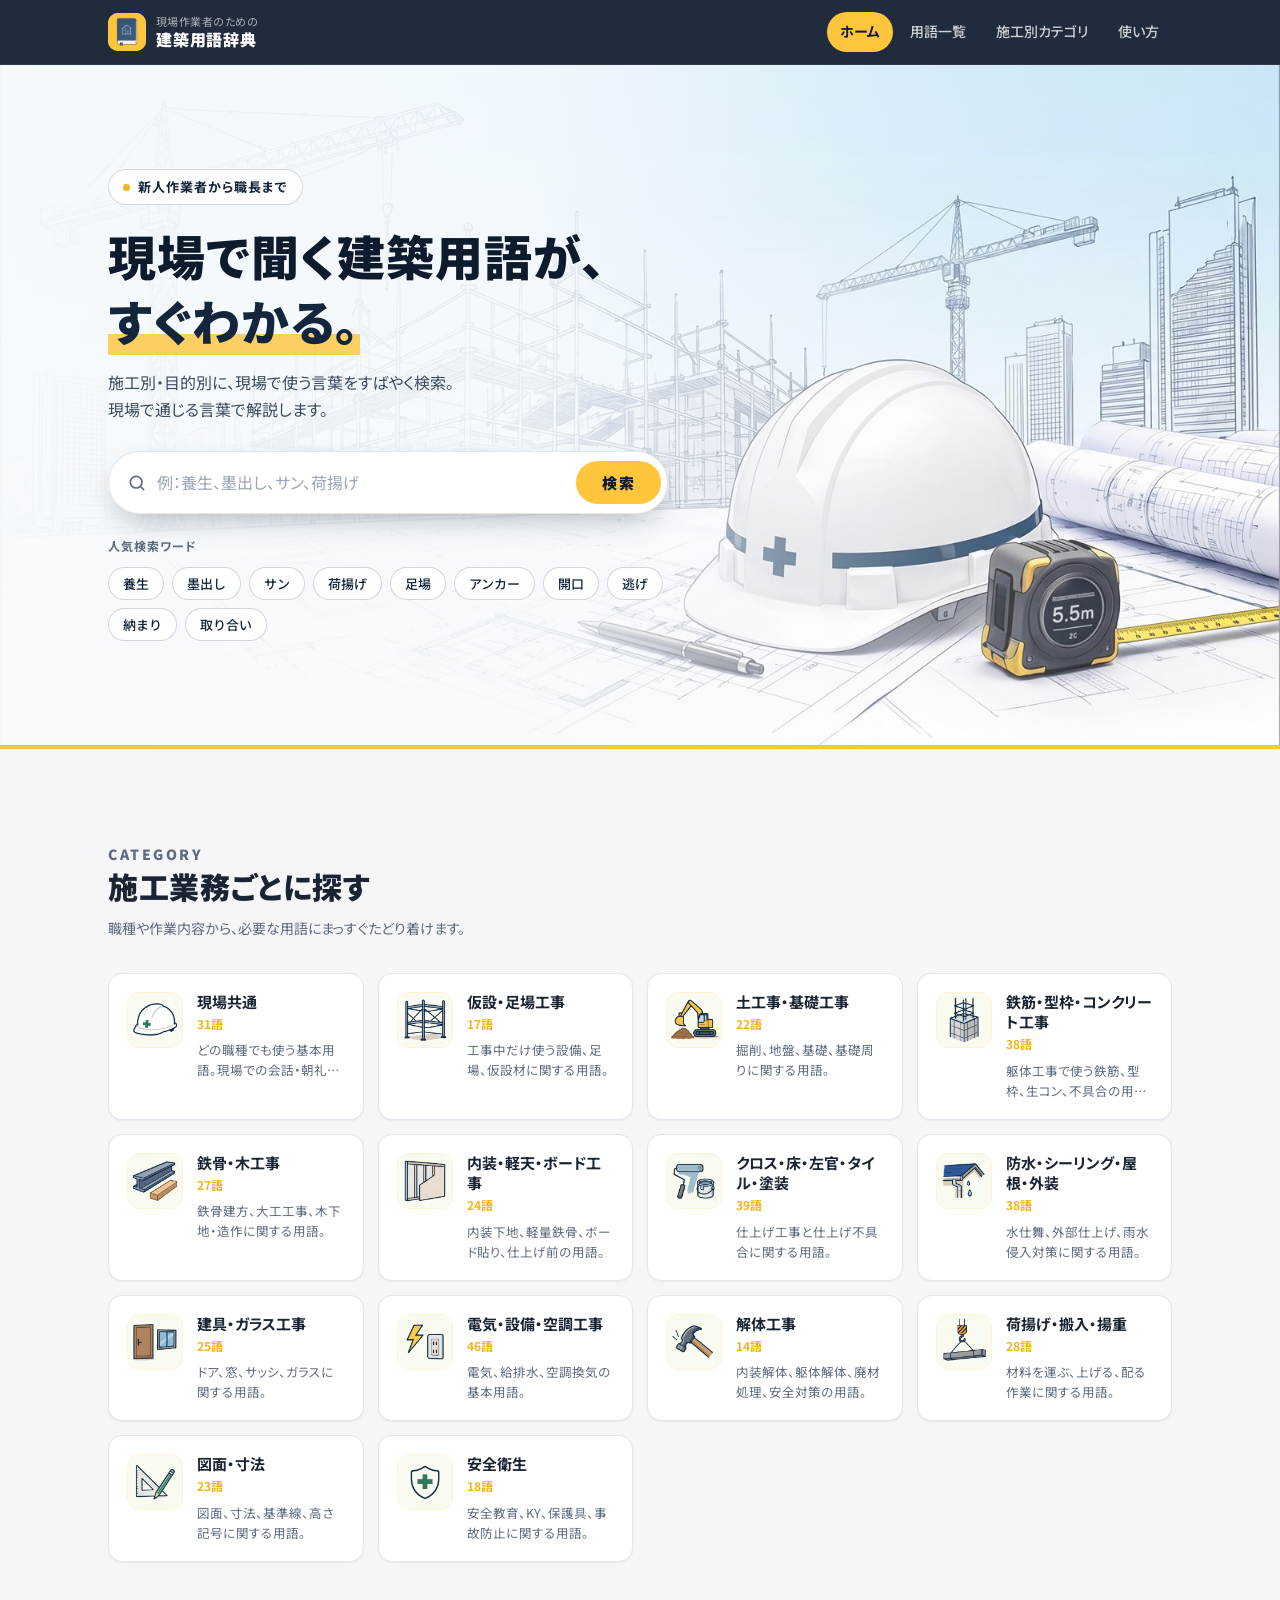
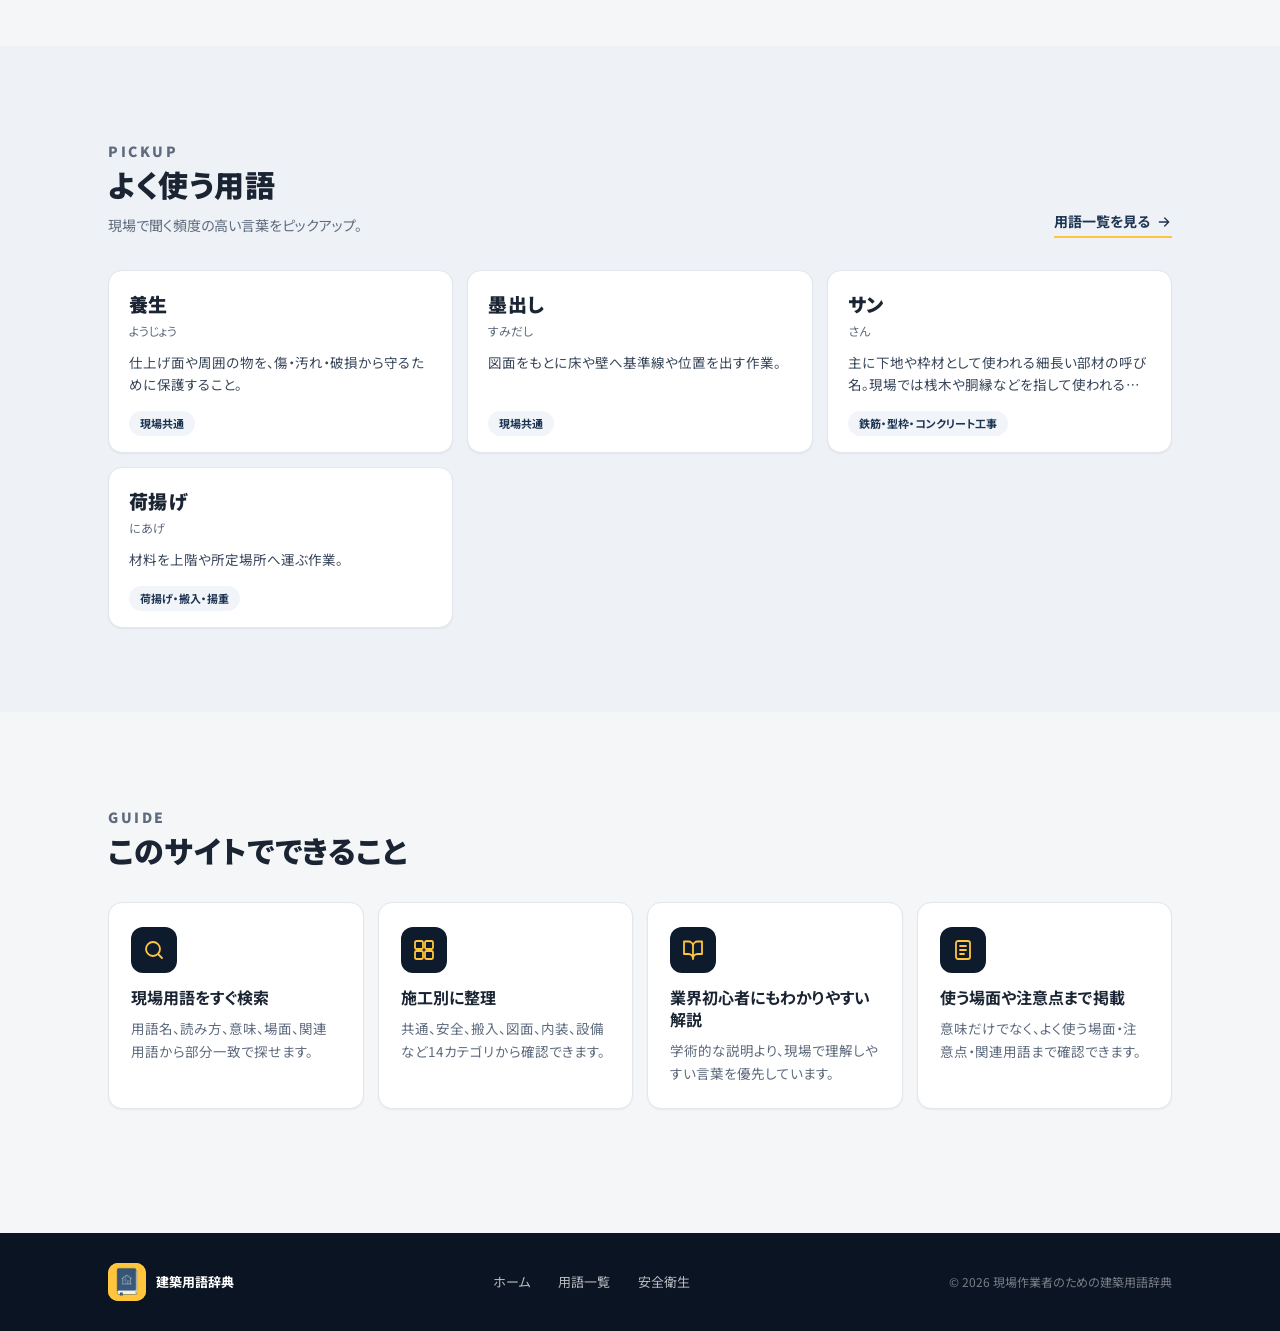
==== commit 9e03794b: "トップの『よく使う用語』を端末内履歴ベースの『最近表示した用語』に変更（履歴なし時はピックアップにフォールバック／表示履歴を消すボタン付き）" ====
--- a/index.html
+++ b/index.html
@@ -81,12 +81,15 @@
       <div class="container">
         <div class="section-heading section-heading-row">
           <div>
-            <p class="section-kicker">Pickup</p>
+            <p class="section-kicker" id="pickupKicker">Pickup</p>
             <h2 id="pickup-title">よく使う用語</h2>
-            <p>現場で聞く頻度の高い言葉をピックアップ。</p>
+            <p id="pickupSub">現場で聞く頻度の高い言葉をピックアップ。</p>
           </div>
-          <a class="text-link" href="search.html">用語一覧を見る<svg aria-hidden="true" viewBox="0 0 24 24" fill="none" stroke="currentColor" stroke-width="2" stroke-linecap="round" stroke-linejoin="round"><path d="M5 12h14m-6-6 6 6-6 6"/></svg></a>
+          <div class="pickup-actions">
+            <button id="clearRecent" class="link-button" type="button" hidden>表示履歴を消す</button>
+            <a class="text-link" href="search.html">用語一覧を見る<svg aria-hidden="true" viewBox="0 0 24 24" fill="none" stroke="currentColor" stroke-width="2" stroke-linecap="round" stroke-linejoin="round"><path d="M5 12h14m-6-6 6 6-6 6"/></svg></a>
           </div>
+        </div>
         <div id="pickupTerms" class="term-grid"></div>
       </div>
     </section>
--- a/styles.css
+++ b/styles.css
@@ -413,6 +413,23 @@
 .text-link:hover { color: var(--navy-900); }
 .text-link svg { width: 16px; height: 16px; }
 
+.pickup-actions { display: flex; align-items: center; gap: 18px; flex-wrap: wrap; }
+
+.link-button {
+  border: 0;
+  background: none;
+  padding: 0;
+  cursor: pointer;
+  font: inherit;
+  font-size: 13px;
+  font-weight: 700;
+  color: var(--muted);
+  text-decoration: underline;
+  text-underline-offset: 3px;
+  transition: color 0.15s ease;
+}
+.link-button:hover { color: var(--navy-800); }
+
 /* ---------- Category cards ---------- */
 
 .category-grid {
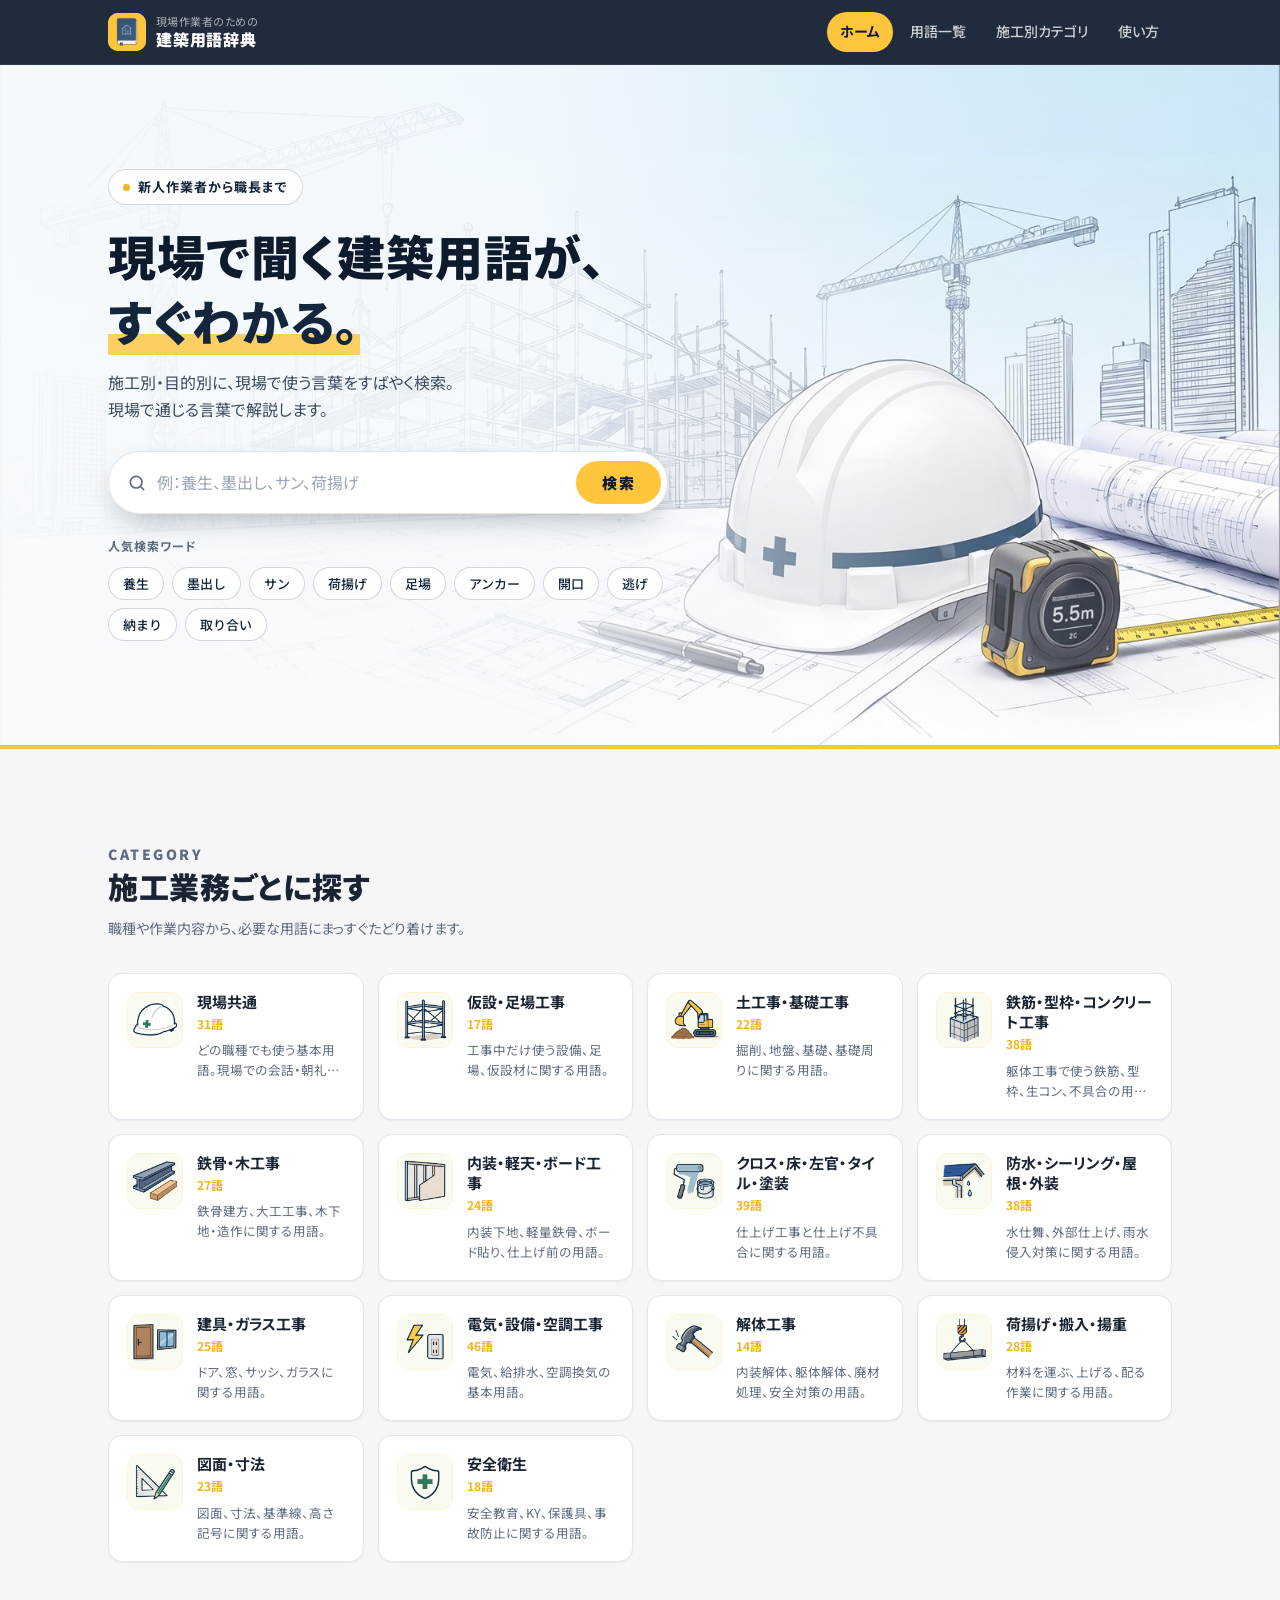
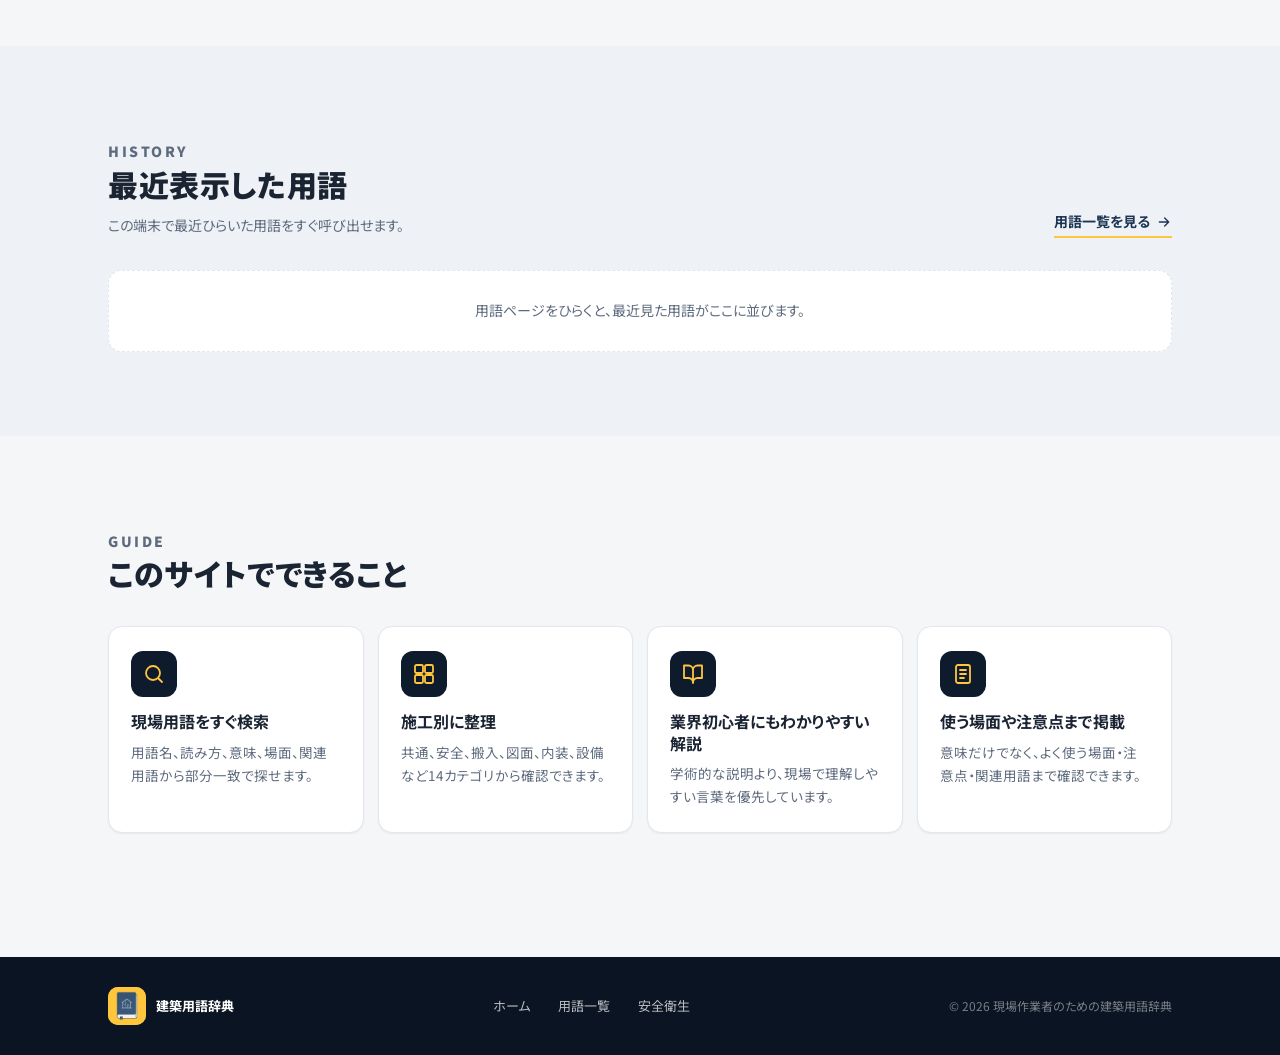
==== commit 4c6a9f4b: "『最近表示した用語』を常時表示に変更（履歴なしの初期は空状態の案内のみ、よく使う用語フォールバックを廃止）" ====
--- a/index.html
+++ b/index.html
@@ -81,9 +81,9 @@
       <div class="container">
         <div class="section-heading section-heading-row">
           <div>
-            <p class="section-kicker" id="pickupKicker">Pickup</p>
-            <h2 id="pickup-title">よく使う用語</h2>
-            <p id="pickupSub">現場で聞く頻度の高い言葉をピックアップ。</p>
+            <p class="section-kicker">History</p>
+            <h2 id="pickup-title">最近表示した用語</h2>
+            <p>この端末で最近ひらいた用語をすぐ呼び出せます。</p>
           </div>
           <div class="pickup-actions">
             <button id="clearRecent" class="link-button" type="button" hidden>表示履歴を消す</button>
--- a/styles.css
+++ b/styles.css
@@ -415,6 +415,18 @@
 
 .pickup-actions { display: flex; align-items: center; gap: 18px; flex-wrap: wrap; }
 
+.recent-empty {
+  grid-column: 1 / -1;
+  margin: 0;
+  padding: 28px 20px;
+  border: 1px dashed var(--border);
+  border-radius: var(--radius-m);
+  background: var(--surface);
+  color: var(--muted);
+  font-size: 14px;
+  text-align: center;
+}
+
 .link-button {
   border: 0;
   background: none;
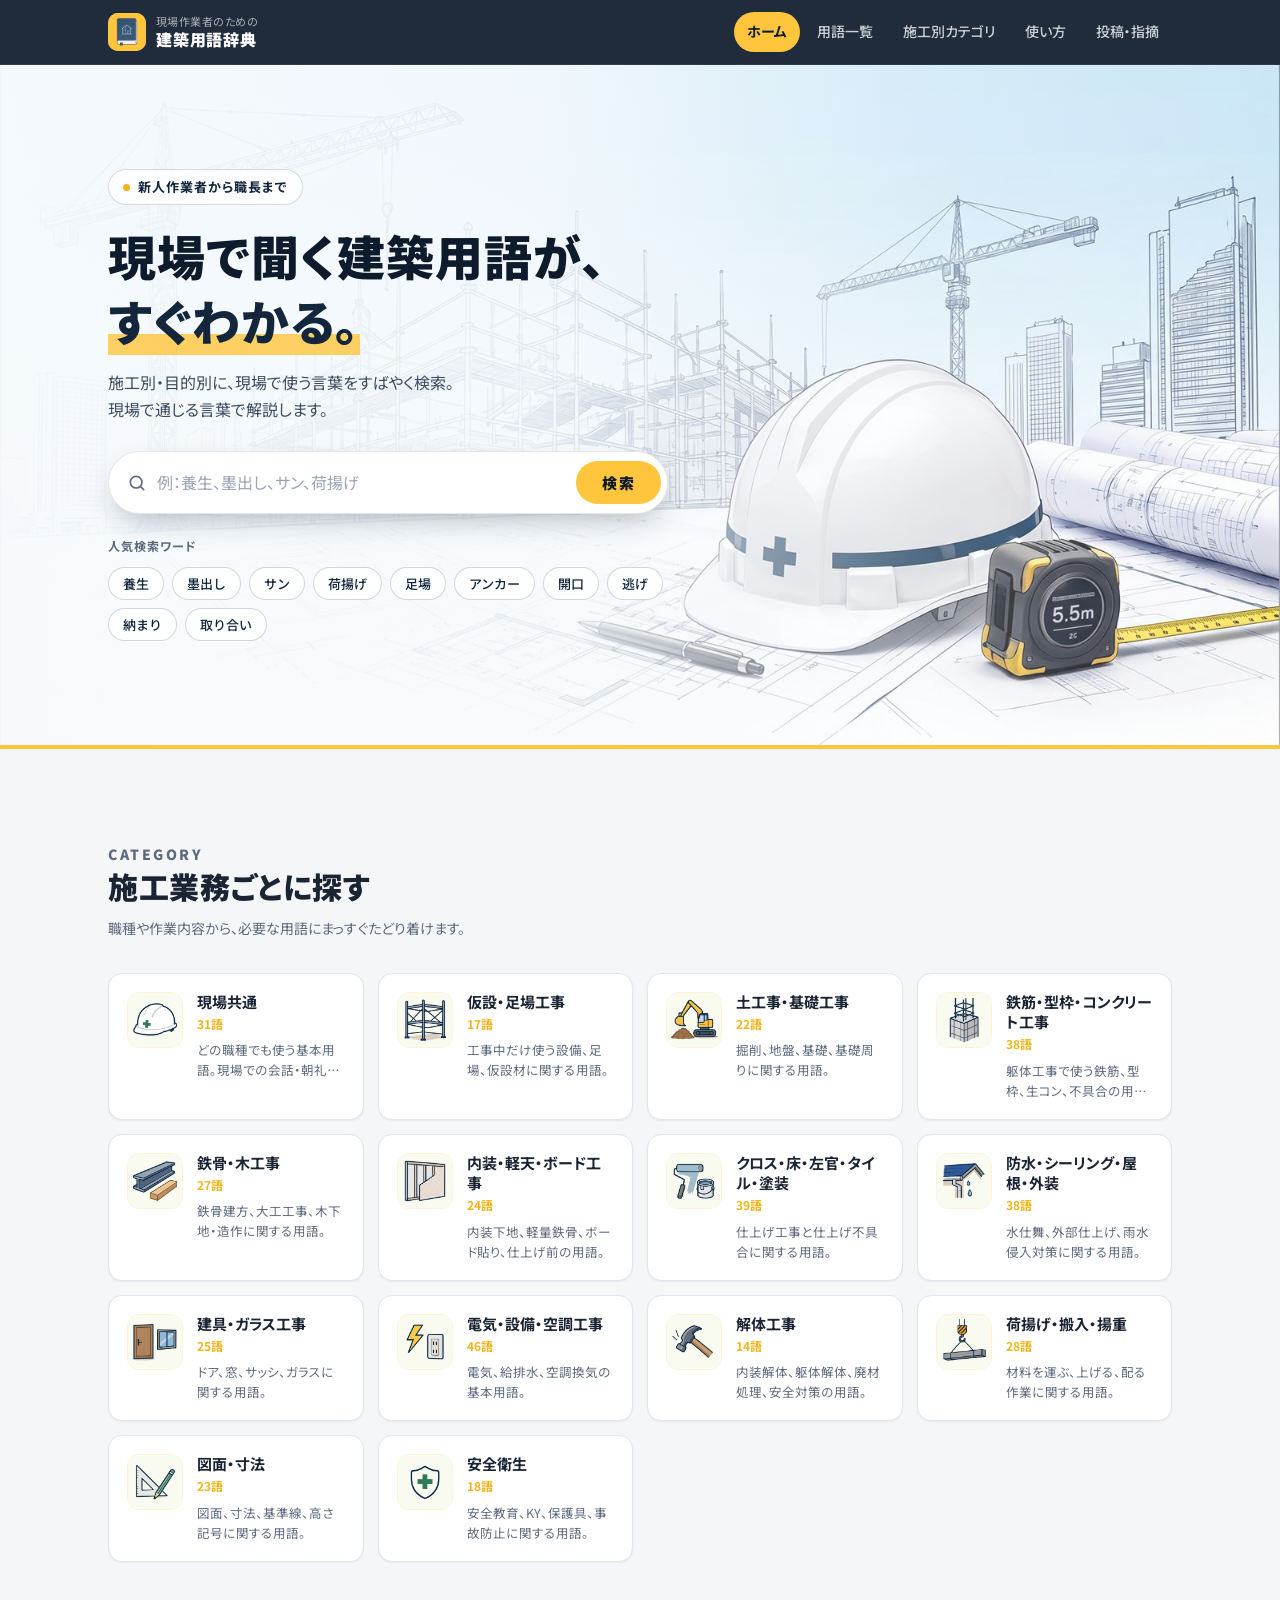
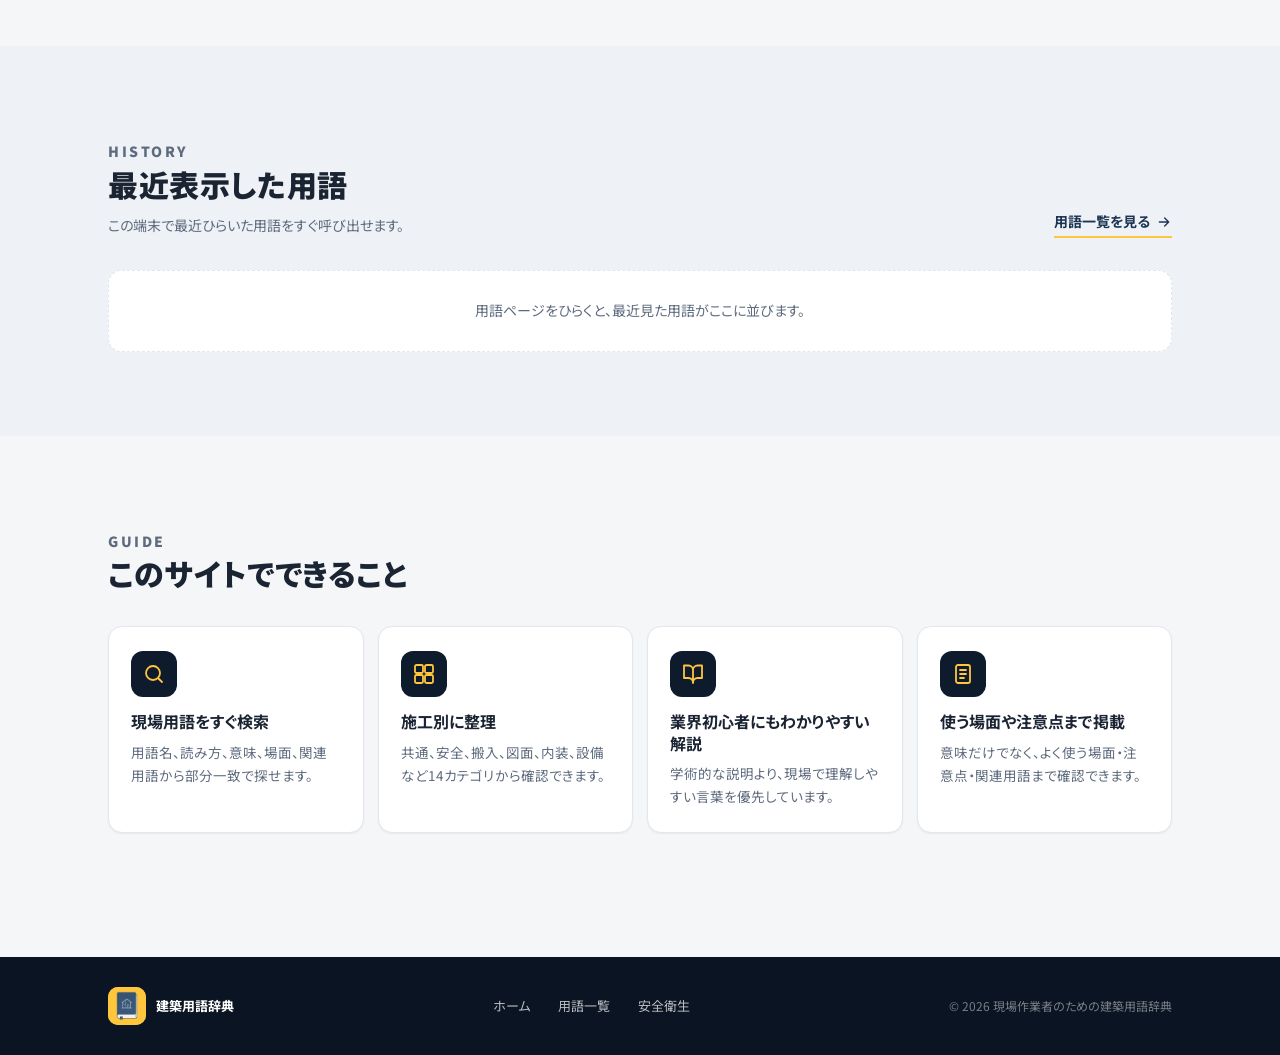
==== commit fd0390ba: "動的化: Supabase連携で投稿板(承認制・簡易スパム対策)と人気検索ワードの実データ化を追加" ====
--- a/index.html
+++ b/index.html
@@ -34,6 +34,7 @@
         <a href="search.html">用語一覧</a>
         <a href="index.html#categories">施工別カテゴリ</a>
         <a href="index.html#features">使い方</a>
+        <a href="board.html">投稿・指摘</a>
       </nav>
     </div>
   </header>
--- a/styles.css
+++ b/styles.css
@@ -832,6 +832,169 @@
 
 .detail-actions { margin-top: 22px; }
 
+/* ---------- 投稿板 ---------- */
+
+.section-board { padding-top: 28px; }
+
+.post-form {
+  background: var(--surface);
+  border: 1px solid var(--border);
+  border-radius: var(--radius-l);
+  box-shadow: var(--shadow-s);
+  padding: clamp(20px, 4vw, 32px);
+  margin-bottom: 40px;
+}
+
+.post-field { margin-bottom: 20px; border: 0; padding: 0; }
+.post-field > label,
+.post-field > legend {
+  display: block;
+  font-size: 14px;
+  font-weight: 700;
+  color: var(--navy-800);
+  margin-bottom: 8px;
+  padding: 0;
+}
+
+.req {
+  display: inline-block;
+  margin-left: 8px;
+  font-size: 11px;
+  font-weight: 700;
+  color: var(--danger);
+  background: var(--yellow-50);
+  border: 1px solid var(--yellow-100);
+  border-radius: 999px;
+  padding: 1px 8px;
+  vertical-align: middle;
+}
+
+.post-type-choices { display: flex; flex-wrap: wrap; gap: 10px; }
+
+.post-radio {
+  display: inline-flex;
+  align-items: center;
+  gap: 8px;
+  border: 1px solid var(--border);
+  border-radius: 999px;
+  padding: 8px 16px;
+  cursor: pointer;
+  font-size: 14px;
+  font-weight: 500;
+  transition: border-color 0.15s ease, background-color 0.15s ease;
+}
+.post-radio:hover { border-color: var(--navy-700); }
+.post-radio input { accent-color: var(--navy-900); }
+.post-radio:has(input:checked) {
+  border-color: var(--navy-900);
+  background: var(--navy-50);
+  font-weight: 700;
+}
+
+.post-field input[type="text"],
+.post-field textarea {
+  width: 100%;
+  border: 1px solid var(--border);
+  border-radius: var(--radius-s);
+  background: #fff;
+  font: inherit;
+  font-size: 15px;
+  color: var(--ink);
+  padding: 11px 14px;
+  -webkit-appearance: none;
+  appearance: none;
+}
+.post-field textarea { resize: vertical; min-height: 110px; line-height: 1.7; }
+.post-field input[type="text"]:focus,
+.post-field textarea:focus {
+  outline: none;
+  border-color: var(--navy-700);
+  box-shadow: 0 0 0 3px rgba(29, 53, 83, 0.12);
+}
+
+.post-help { margin: 6px 0 0; text-align: right; font-size: 12px; color: var(--muted); }
+
+.hp-field {
+  position: absolute;
+  left: -9999px;
+  width: 1px;
+  height: 1px;
+  overflow: hidden;
+}
+
+.post-submit {
+  border: 0;
+  cursor: pointer;
+  background: var(--yellow-400);
+  color: var(--navy-900);
+  font-weight: 900;
+  font-size: 15px;
+  letter-spacing: 0.08em;
+  padding: 13px 30px;
+  border-radius: 999px;
+  transition: background-color 0.15s ease, transform 0.15s ease;
+}
+.post-submit:hover { background: var(--yellow-500); }
+.post-submit:active { transform: scale(0.98); }
+.post-submit:disabled { opacity: 0.6; cursor: default; }
+
+.post-note { margin: 14px 0 0; font-size: 12.5px; color: var(--muted); }
+
+.post-status {
+  margin-bottom: 16px;
+  padding: 12px 16px;
+  border-radius: var(--radius-s);
+  font-size: 14px;
+  font-weight: 500;
+  background: var(--navy-50);
+  color: var(--navy-800);
+}
+.post-status-ok {
+  background: #e9f7ef;
+  color: #1c7a47;
+  border: 1px solid #bfe6cf;
+}
+.post-status-error {
+  background: #fdeee7;
+  color: var(--danger);
+  border: 1px solid #f6d3bf;
+}
+
+.board-list-head { margin-bottom: 18px; }
+.board-list-head h2 { font-size: 20px; font-weight: 900; }
+.board-list-head p { margin: 6px 0 0; font-size: 13px; color: var(--muted); }
+
+.post-list { display: grid; gap: 12px; }
+
+.post-card {
+  background: var(--surface);
+  border: 1px solid var(--border);
+  border-radius: var(--radius-m);
+  box-shadow: var(--shadow-s);
+  padding: 18px 20px;
+}
+
+.post-head {
+  display: flex;
+  align-items: center;
+  gap: 12px;
+  margin-bottom: 8px;
+}
+
+.post-type {
+  font-size: 11px;
+  font-weight: 700;
+  border-radius: 999px;
+  padding: 3px 11px;
+}
+.post-type-typo { color: var(--danger); background: var(--yellow-50); border: 1px solid var(--yellow-100); }
+.post-type-request { color: var(--navy-700); background: var(--navy-50); border: 1px solid var(--border); }
+
+.post-head time { font-size: 12px; color: var(--muted); }
+
+.post-term { margin: 0 0 6px; font-size: 13px; font-weight: 700; color: var(--navy-800); }
+.post-body { margin: 0; font-size: 14.5px; line-height: 1.75; color: var(--ink); white-space: pre-line; }
+
 /* ---------- Footer ---------- */
 
 .footer {
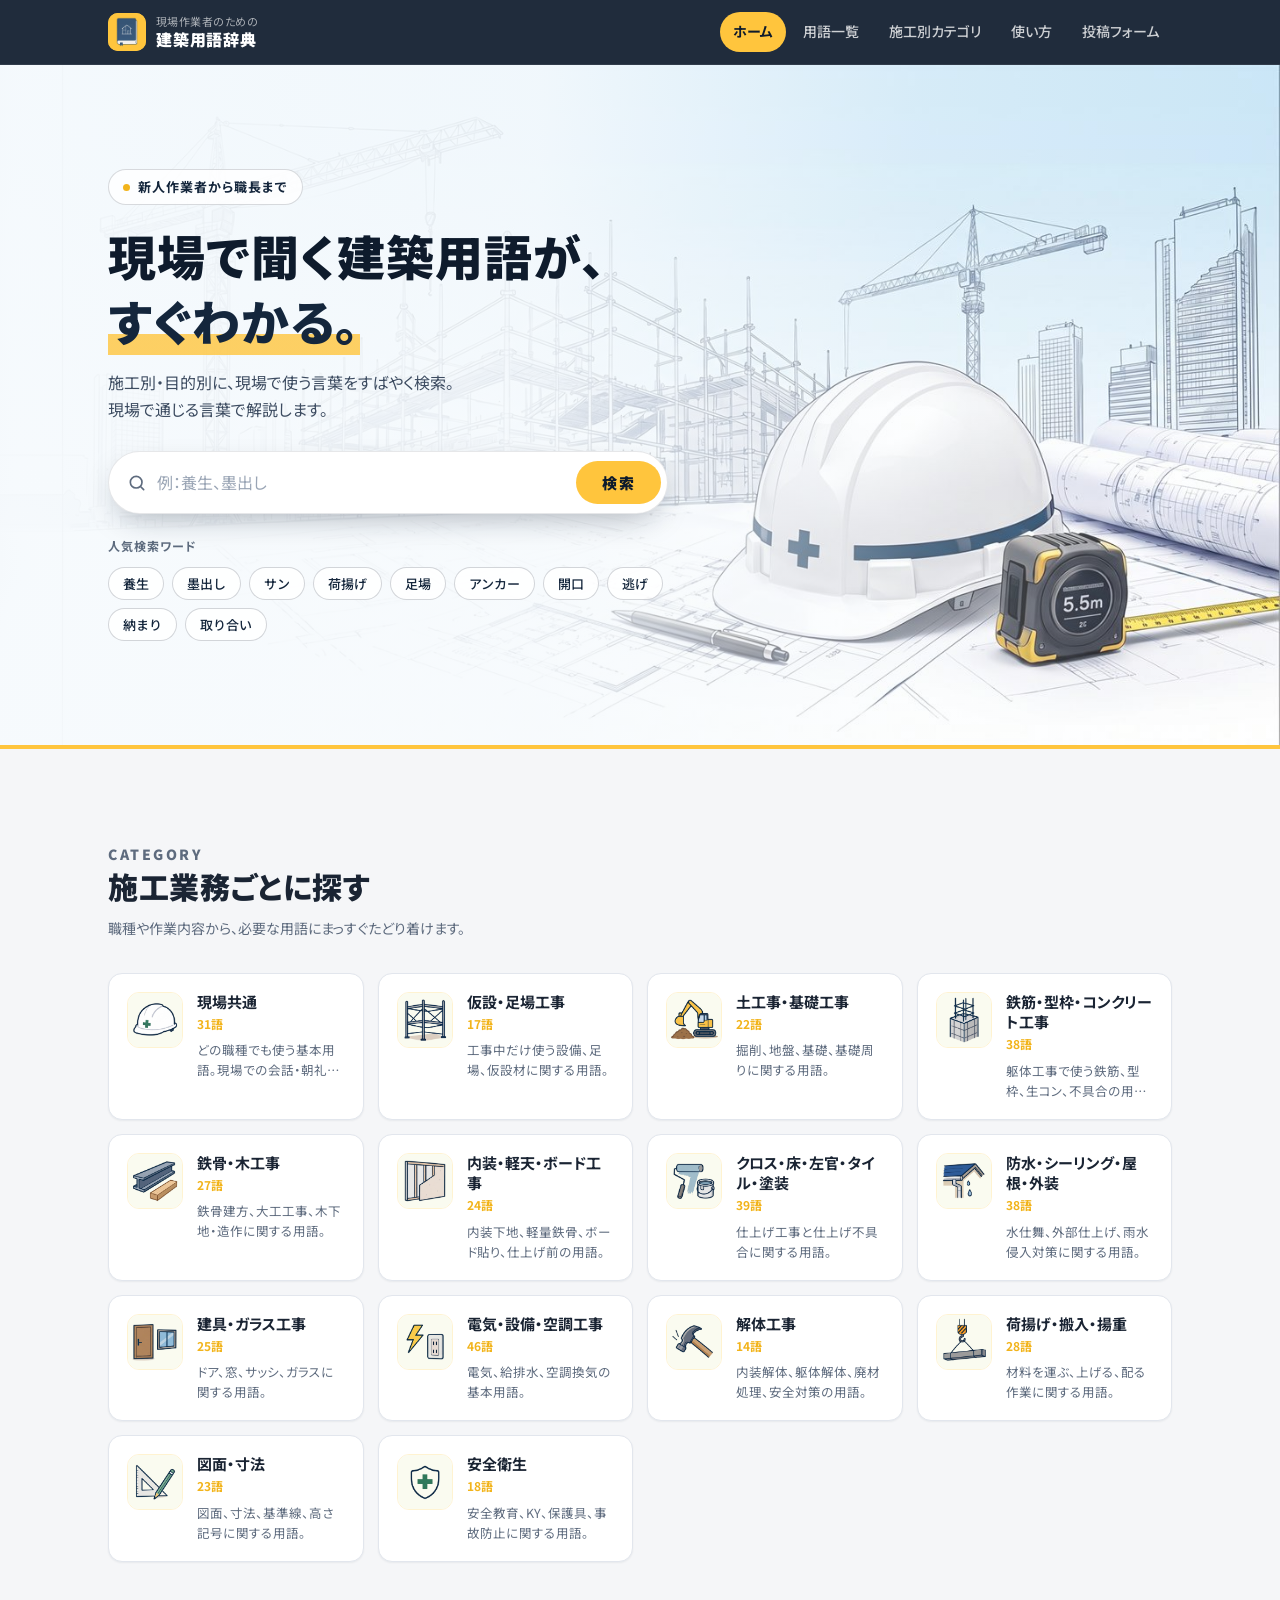
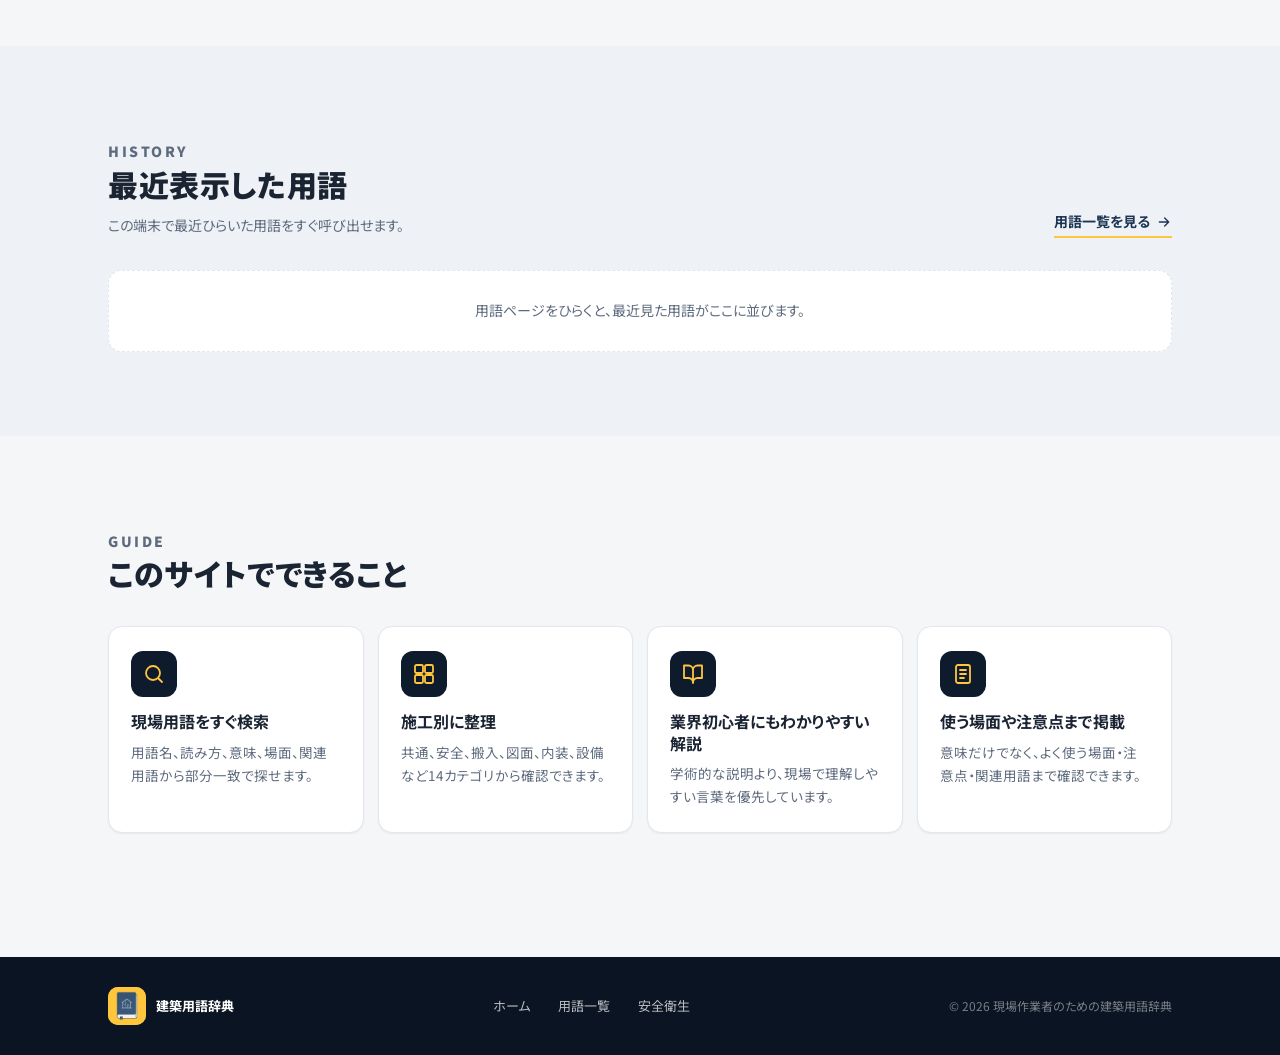
==== commit fc1486e8: "検索欄の例を養生・墨出しの2つに / ヒーロー画像を少し引きの構図に再生成 / ヘッダー・フッターの「投稿・指摘」を「投稿フォーム」に変更" ====
--- a/index.html
+++ b/index.html
@@ -34,7 +34,7 @@
         <a href="search.html">用語一覧</a>
         <a href="index.html#categories">施工別カテゴリ</a>
         <a href="index.html#features">使い方</a>
-        <a href="board.html">投稿・指摘</a>
+        <a href="board.html">投稿フォーム</a>
       </nav>
     </div>
   </header>
@@ -51,7 +51,7 @@
             <label class="visually-hidden" for="searchInput">建築用語を検索</label>
             <div class="search-box">
               <svg class="search-icon" aria-hidden="true" viewBox="0 0 24 24" fill="none" stroke="currentColor" stroke-width="2" stroke-linecap="round"><circle cx="11" cy="11" r="7"/><path d="m20 20-3.5-3.5"/></svg>
-              <input id="searchInput" type="search" placeholder="例：養生、墨出し、サン、荷揚げ" autocomplete="off" role="combobox" aria-expanded="false" aria-controls="searchSuggest" aria-autocomplete="list">
+              <input id="searchInput" type="search" placeholder="例：養生、墨出し" autocomplete="off" role="combobox" aria-expanded="false" aria-controls="searchSuggest" aria-autocomplete="list">
               <button type="submit">検索</button>
             </div>
             <ul id="searchSuggest" class="search-suggest" role="listbox" aria-label="検索候補" hidden></ul>
--- a/styles.css
+++ b/styles.css
@@ -830,7 +830,31 @@
 
 .related-chip svg { width: 13px; height: 13px; color: var(--yellow-500); }
 
-.detail-actions { margin-top: 22px; }
+.detail-actions {
+  margin-top: 22px;
+  display: flex;
+  align-items: center;
+  justify-content: space-between;
+  gap: 16px;
+  flex-wrap: wrap;
+}
+
+.report-link {
+  display: inline-flex;
+  align-items: center;
+  gap: 6px;
+  font-size: 13px;
+  font-weight: 700;
+  color: var(--danger);
+  text-decoration: none;
+  border: 1px solid var(--yellow-100);
+  background: var(--yellow-50);
+  border-radius: 999px;
+  padding: 8px 16px;
+  transition: background-color 0.15s ease, border-color 0.15s ease;
+}
+.report-link:hover { background: var(--yellow-100); border-color: var(--yellow-400); }
+.report-link svg { width: 15px; height: 15px; }
 
 /* ---------- 投稿板 ---------- */
 
